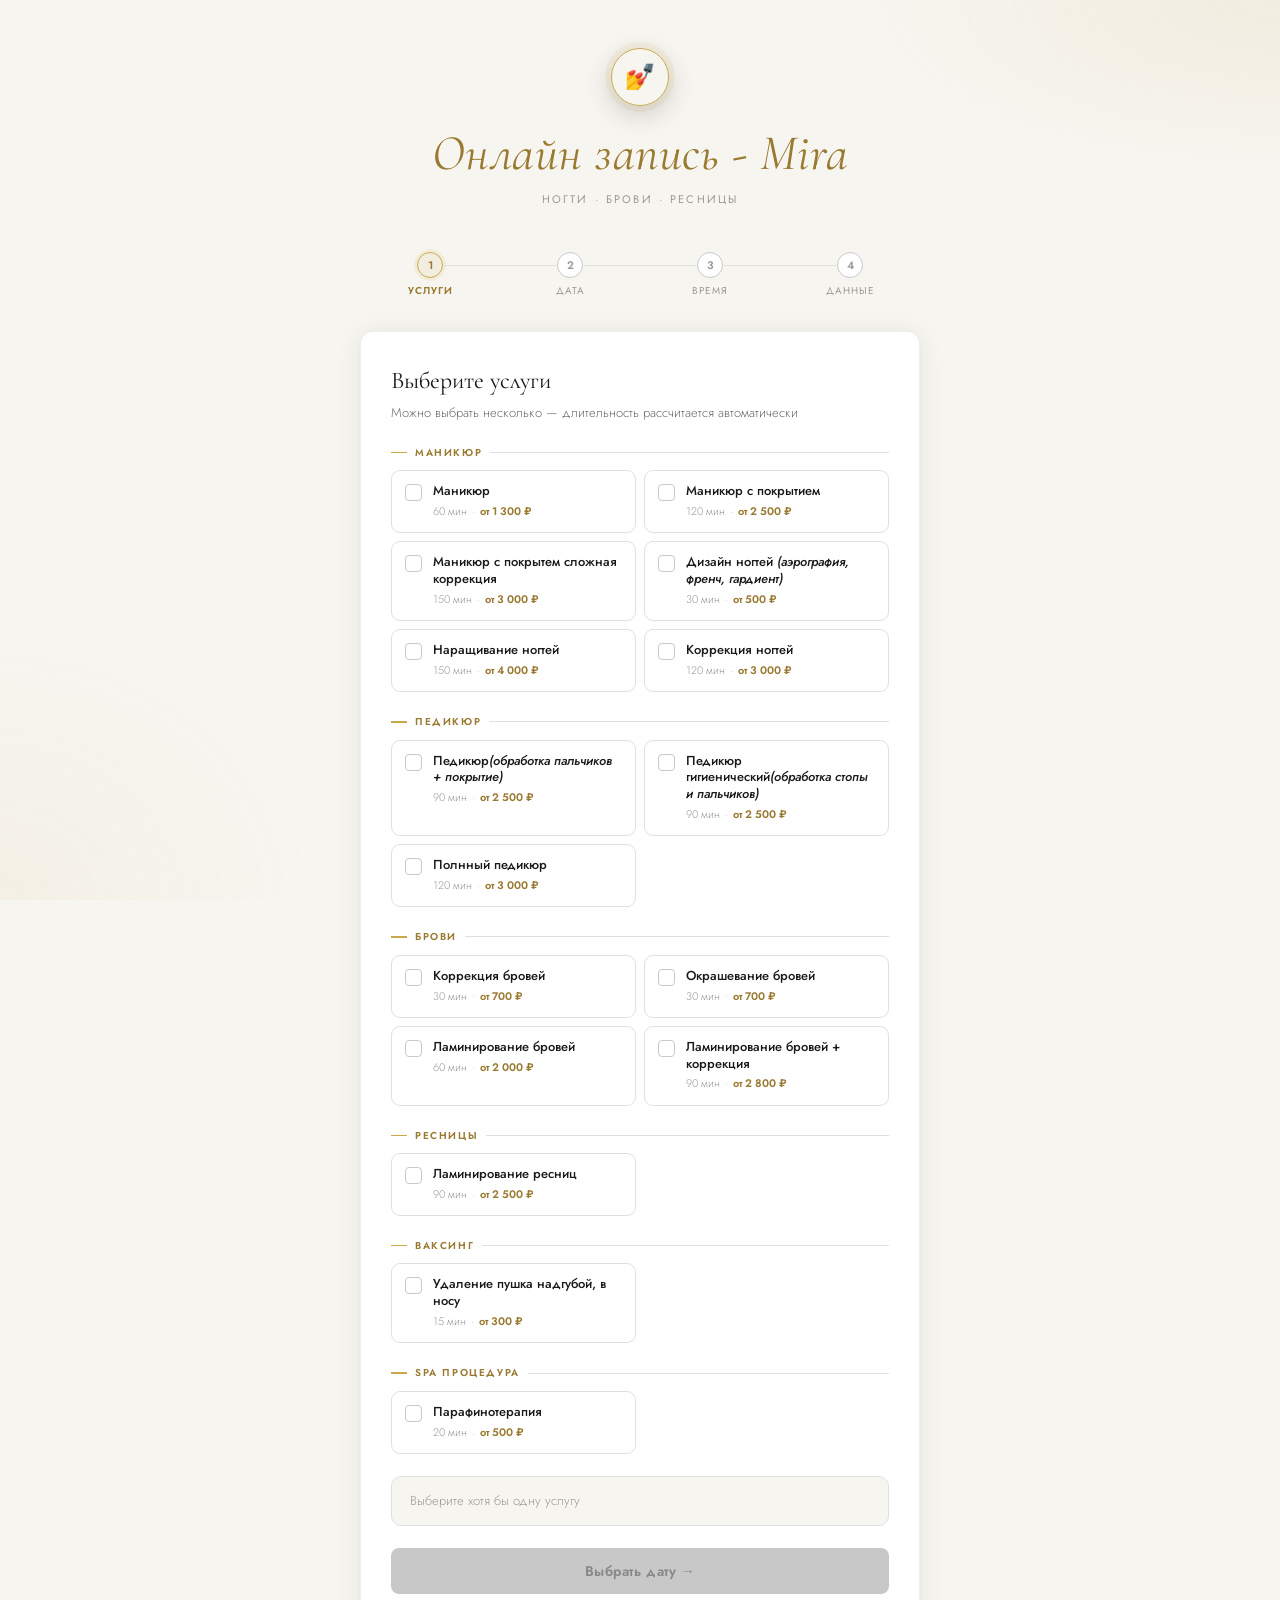
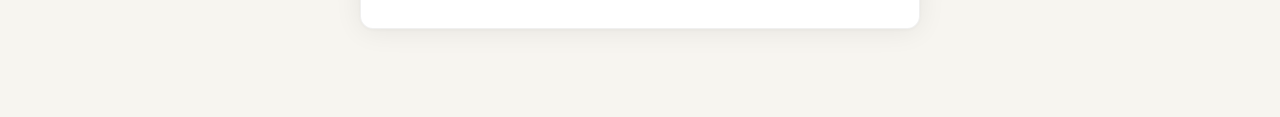
==== index.html @ f022431f "changing folder paths" ====
<!doctype html>
<html lang="ru">
  <head>
    <meta charset="UTF-8" />
    <meta name="viewport" content="width=device-width, initial-scale=1.0" />
    <title>Онлайн-запись — Салон</title>
    <link rel="preconnect" href="https://fonts.googleapis.com" />
    <link
      href="https://fonts.googleapis.com/css2?family=Cormorant+Garamond:ital,wght@0,300;0,400;0,600;1,300;1,400&family=Jost:wght@300;400;500;600&display=swap"
      rel="stylesheet"
    />

    <link rel="stylesheet" href="/src/style.css" />
  </head>
  <body>
    <div class="wrap">
      <!-- ── HEADER ── -->
      <header>
        <div class="logo-mark">💅</div>
        <h1><em>Онлайн запись - Mira</em></h1>
        <p class="tagline">
          Ногти<span class="tagline-sep">·</span>Брови<span class="tagline-sep"
            >·</span
          >Ресницы
        </p>
      </header>

      <!-- ── PROGRESS ── -->
      <div class="progress">
        <div class="pg-step active" id="pg1">
          <div class="pg-dot"><span class="pg-num">1</span></div>
          <div class="pg-label">Услуги</div>
        </div>
        <div class="pg-step" id="pg2">
          <div class="pg-dot"><span class="pg-num">2</span></div>
          <div class="pg-label">Дата</div>
        </div>
        <div class="pg-step" id="pg3">
          <div class="pg-dot"><span class="pg-num">3</span></div>
          <div class="pg-label">Время</div>
        </div>
        <div class="pg-step" id="pg4">
          <div class="pg-dot"><span class="pg-num">4</span></div>
          <div class="pg-label">Данные</div>
        </div>
      </div>

      <!-- ══════════════════════════════
     STEP 1: УСЛУГИ
══════════════════════════════ -->
      <div class="card active" id="s1">
        <div class="card-title">Выберите услуги</div>
        <div class="card-hint">
          Можно выбрать несколько — длительность рассчитается автоматически
        </div>

        <!-- Маникюр title -->
        <div class="category">
          <div class="cat-label">Маникюр</div>
          <div class="svc-grid">
            <!-- Маникюр -->
            <label class="svc-cb">
              <input
                type="checkbox"
                value="manicure"
                data-dur="60"
                onchange="onSvcChange()"
              />
              <div class="svc-tile">
                <div class="svc-check-box">✓</div>
                <div class="svc-text">
                  <div class="svc-name">Маникюр</div>
                  <div class="svc-meta">
                    <span class="svc-dur">60 мин</span
                    ><span class="svc-sep">·</span
                    ><span class="svc-price">от 1 300 ₽</span>
                  </div>
                </div>
              </div>
            </label>

            <!-- Маникюр с покрытием -->
            <label class="svc-cb">
              <input
                type="checkbox"
                value="manicure_top"
                data-dur="120"
                onchange="onSvcChange()"
              />
              <div class="svc-tile">
                <div class="svc-check-box">✓</div>
                <div class="svc-text">
                  <div class="svc-name">Маникюр с покрытием</div>
                  <div class="svc-meta">
                    <span class="svc-dur">120 мин</span
                    ><span class="svc-sep">·</span
                    ><span class="svc-price">от 2 500 ₽</span>
                  </div>
                </div>
              </div>
            </label>

            <!-- Маникюр с покрытем сложная коррекция -->
            <label class="svc-cb">
              <input
                type="checkbox"
                value="complex_correction"
                data-dur="150"
                onchange="onSvcChange()"
              />
              <div class="svc-tile">
                <div class="svc-check-box">✓</div>
                <div class="svc-text">
                  <div class="svc-name">
                    Маникюр с покрытем сложная коррекция
                  </div>
                  <div class="svc-meta">
                    <span class="svc-dur">150 мин</span
                    ><span class="svc-sep">·</span
                    ><span class="svc-price">от 3 000 ₽</span>
                  </div>
                </div>
              </div>
            </label>

            <!-- Дизайн ногтей -->
            <label class="svc-cb">
              <input
                type="checkbox"
                value="nail_design"
                data-dur="30"
                onchange="onSvcChange()"
              />
              <div class="svc-tile">
                <div class="svc-check-box">✓</div>
                <div class="svc-text">
                  <div class="svc-name">
                    Дизайн ногтей <em>(аэрография, френч, гардиент)</em>
                  </div>
                  <div class="svc-meta">
                    <span class="svc-dur">30 мин</span
                    ><span class="svc-sep">·</span
                    ><span class="svc-price">от 500 ₽</span>
                  </div>
                </div>
              </div>
            </label>

            <!-- Наращивание ногтей -->
            <label class="svc-cb">
              <input
                type="checkbox"
                value="extensions"
                data-dur="150"
                onchange="onSvcChange()"
              />
              <div class="svc-tile">
                <div class="svc-check-box">✓</div>
                <div class="svc-text">
                  <div class="svc-name">Наращивание ногтей</div>
                  <div class="svc-meta">
                    <span class="svc-dur">150 мин</span
                    ><span class="svc-sep">·</span
                    ><span class="svc-price">от 4 000 ₽</span>
                  </div>
                </div>
              </div>
            </label>

            <!-- Коррекция наращивания -->
            <label class="svc-cb">
              <input
                type="checkbox"
                value="correction"
                data-dur="120"
                onchange="onSvcChange()"
              />
              <div class="svc-tile">
                <div class="svc-check-box">✓</div>
                <div class="svc-text">
                  <div class="svc-name">Коррекция ногтей</div>
                  <div class="svc-meta">
                    <span class="svc-dur">120 мин</span
                    ><span class="svc-sep">·</span
                    ><span class="svc-price">от 3 000 ₽</span>
                  </div>
                </div>
              </div>
            </label>
          </div>
        </div>

        <!-- Педикюр title -->
        <div class="category">
          <div class="cat-label">Педикюр</div>
          <div class="svc-grid">
            <!-- Педикюр -->
            <label class="svc-cb">
              <input
                type="checkbox"
                value="pedicure"
                data-dur="90"
                onchange="onSvcChange()"
              />
              <div class="svc-tile">
                <div class="svc-check-box">✓</div>
                <div class="svc-text">
                  <div class="svc-name">
                    Педикюр<em>(обработка пальчиков + покрытие)</em>
                  </div>
                  <div class="svc-meta">
                    <span class="svc-dur">90 мин</span
                    ><span class="svc-sep">·</span
                    ><span class="svc-price">от 2 500 ₽</span>
                  </div>
                </div>
              </div>
            </label>

            <!-- Педикюр гигиенический-->
            <label class="svc-cb">
              <input
                type="checkbox"
                value="pedicure_hygiene"
                data-dur="90"
                onchange="onSvcChange()"
              />
              <div class="svc-tile">
                <div class="svc-check-box">✓</div>
                <div class="svc-text">
                  <div class="svc-name">
                    Педикюр гигиенический<em>(обработка стопы и пальчиков)</em>
                  </div>
                  <div class="svc-meta">
                    <span class="svc-dur">90 мин</span
                    ><span class="svc-sep">·</span
                    ><span class="svc-price">от 2 500 ₽</span>
                  </div>
                </div>
              </div>
            </label>

            <!--  Полныйпедикюр -->
            <label class="svc-cb">
              <input
                type="checkbox"
                value="full_pedicure"
                data-dur="120"
                onchange="onSvcChange()"
              />
              <div class="svc-tile">
                <div class="svc-check-box">✓</div>
                <div class="svc-text">
                  <div class="svc-name">Полнный педикюр</div>
                  <div class="svc-meta">
                    <span class="svc-dur">120 мин</span
                    ><span class="svc-sep">·</span
                    ><span class="svc-price">от 3 000 ₽</span>
                  </div>
                </div>
              </div>
            </label>
          </div>
        </div>

        <!-- Брови title -->
        <div class="category">
          <div class="cat-label">Брови</div>
          <div class="svc-grid">
            <!-- Коррекция бровей -->
            <label class="svc-cb">
              <input
                type="checkbox"
                value="brow_shape"
                data-dur="30"
                onchange="onSvcChange()"
              />
              <div class="svc-tile">
                <div class="svc-check-box">✓</div>
                <div class="svc-text">
                  <div class="svc-name">Коррекция бровей</div>
                  <div class="svc-meta">
                    <span class="svc-dur">30 мин</span
                    ><span class="svc-sep">·</span
                    ><span class="svc-price">от 700 ₽</span>
                  </div>
                </div>
              </div>
            </label>

            <!-- Окрашевание бровей -->
            <label class="svc-cb">
              <input
                type="checkbox"
                value="eyebrow_shaping"
                data-dur="30"
                onchange="onSvcChange()"
              />
              <div class="svc-tile">
                <div class="svc-check-box">✓</div>
                <div class="svc-text">
                  <div class="svc-name">Окрашевание бровей</div>
                  <div class="svc-meta">
                    <span class="svc-dur">30 мин</span
                    ><span class="svc-sep">·</span
                    ><span class="svc-price">от 700 ₽</span>
                  </div>
                </div>
              </div>
            </label>

            <!-- Ламинирование бровей -->
            <label class="svc-cb">
              <input
                type="checkbox"
                value="brow_lamination"
                data-dur="60"
                onchange="onSvcChange()"
              />
              <div class="svc-tile">
                <div class="svc-check-box">✓</div>
                <div class="svc-text">
                  <div class="svc-name">Ламинирование бровей</div>
                  <div class="svc-meta">
                    <span class="svc-dur">60 мин</span
                    ><span class="svc-sep">·</span
                    ><span class="svc-price">от 2 000 ₽</span>
                  </div>
                </div>
              </div>
            </label>

            <!-- Ламинирование + коррекция -->
            <label class="svc-cb">
              <input
                type="checkbox"
                value="lamination_correction"
                data-dur="90"
                onchange="onSvcChange()"
              />
              <div class="svc-tile">
                <div class="svc-check-box">✓</div>
                <div class="svc-text">
                  <div class="svc-name">Ламинирование бровей + коррекция</div>
                  <div class="svc-meta">
                    <span class="svc-dur">90 мин</span
                    ><span class="svc-sep">·</span
                    ><span class="svc-price">от 2 800 ₽</span>
                  </div>
                </div>
              </div>
            </label>
          </div>
        </div>

        <!-- Ресницы title -->
        <div class="category">
          <div class="cat-label">Ресницы</div>
          <div class="svc-grid">
            <!-- Ламинирование ресниц -->
            <label class="svc-cb">
              <input
                type="checkbox"
                value="lash_lamination"
                data-dur="90"
                onchange="onSvcChange()"
              />
              <div class="svc-tile">
                <div class="svc-check-box">✓</div>
                <div class="svc-text">
                  <div class="svc-name">Ламинирование ресниц</div>
                  <div class="svc-meta">
                    <span class="svc-dur">90 мин</span
                    ><span class="svc-sep">·</span
                    ><span class="svc-price">от 2 500 ₽</span>
                  </div>
                </div>
              </div>
            </label>
          </div>
        </div>

        <!-- Ваксинг title -->
        <div class="category">
          <div class="cat-label">Ваксинг</div>
          <div class="svc-grid">
            <!-- Ваксинг -->
            <label class="svc-cb">
              <input
                type="checkbox"
                value="waxing"
                data-dur="15"
                onchange="onSvcChange()"
              />
              <div class="svc-tile">
                <div class="svc-check-box">✓</div>
                <div class="svc-text">
                  <div class="svc-name">Удаление пушка надгубой, в носу</div>
                  <div class="svc-meta">
                    <span class="svc-dur">15 мин</span
                    ><span class="svc-sep">·</span
                    ><span class="svc-price">от 300 ₽</span>
                  </div>
                </div>
              </div>
            </label>
          </div>
        </div>

        <!-- СПА процедура -->
        <div class="category">
          <div class="cat-label">SPA процедура</div>
          <div class="svc-grid">
            <!-- {} -->
            <label class="svc-cb">
              <input
                type="checkbox"
                value="spa"
                data-dur="20"
                onchange="onSvcChange()"
              />
              <div class="svc-tile">
                <div class="svc-check-box">✓</div>
                <div class="svc-text">
                  <div class="svc-name">Парафинотерапия</div>
                  <div class="svc-meta">
                    <span class="svc-dur">20 мин</span
                    ><span class="svc-sep">.</span
                    ><span class="svc-price">от 500 ₽</span>
                  </div>
                </div>
              </div>
            </label>
          </div>
        </div>

        <!-- Итого -->
        <div class="total-bar" id="total-bar">
          <div id="total-chips-wrap" style="flex: 1; min-width: 0">
            <div class="total-hint" id="total-hint">
              Выберите хотя бы одну услугу
            </div>
            <div
              class="total-chips"
              id="total-chips"
              style="display: none"
            ></div>
          </div>
          <div
            class="total-dur"
            id="total-dur-block"
            style="display: none; margin-left: 14px; text-align: right"
          >
            <div class="total-dur-num" id="total-dur-num">0</div>
            <div class="total-dur-lbl">мин</div>
          </div>
        </div>

        <div class="btn-row">
          <button class="btn-next" id="btn1" onclick="go(2)" disabled>
            Выбрать дату →
          </button>
        </div>
      </div>

      <!-- ══════════════════════════════
     STEP 2: ДАТА
══════════════════════════════ -->
      <div class="card" id="s2">
        <div class="card-title">Выберите дату</div>
        <div class="card-hint">Серым отмечены нерабочие дни</div>
        <div class="cal-nav-row">
          <button class="cal-btn" onclick="shiftMonth(-1)">‹</button>
          <div class="cal-month-lbl" id="cal-lbl"></div>
          <button class="cal-btn" onclick="shiftMonth(1)">›</button>
        </div>
        <div class="cal-grid" id="cal-grid">
          <div class="dow">Пн</div>
          <div class="dow">Вт</div>
          <div class="dow">Ср</div>
          <div class="dow">Чт</div>
          <div class="dow">Пт</div>
          <div class="dow">Сб</div>
          <div class="dow">Вс</div>
        </div>
        <div class="btn-row" style="margin-top: 18px">
          <button class="btn-back" onclick="go(1)">← Назад</button>
          <button class="btn-next" id="btn2" onclick="go(3)" disabled>
            Выбрать время →
          </button>
        </div>
      </div>

      <!-- ══════════════════════════════
     STEP 3: ВРЕМЯ
══════════════════════════════ -->
      <div class="card" id="s3">
        <div class="card-title">Выберите время</div>
        <div id="s3-body">
          <div class="slots-loader">Загружаем расписание…</div>
        </div>
        <div class="alert alert-err" id="err-slots"></div>
        <div class="btn-row">
          <button class="btn-back" onclick="go(2)">← Назад</button>
          <button class="btn-next" id="btn3" onclick="doHold()" disabled>
            Забронировать →
          </button>
        </div>
      </div>

      <!-- ══════════════════════════════
     STEP 4: КОНТАКТЫ
══════════════════════════════ -->
      <div class="card" id="s4">
        <div class="card-title">Ваши данные</div>
        <div class="card-hint">Для подтверждения записи</div>

        <div class="hold-banner" id="hold-banner">
          <svg
            width="15"
            height="15"
            fill="none"
            stroke-width="2"
            viewBox="0 0 24 24"
          >
            <circle cx="12" cy="12" r="10" />
            <polyline points="12,6 12,12 16,14" />
          </svg>
          <span>Слот забронирован за вами</span>
          <span class="hold-timer" id="hold-timer">15:00</span>
        </div>

        <div class="summary">
          <div class="sum-head">Ваша запись</div>
          <div class="sum-row">
            <span class="sum-key">Услуги</span
            ><span class="sum-val" id="ok-svc">—</span>
          </div>
          <div class="sum-row">
            <span class="sum-key">Длительность</span
            ><span class="sum-val" id="ok-dur">—</span>
          </div>
          <div class="sum-row">
            <span class="sum-key">Дата</span
            ><span class="sum-val" id="ok-date">—</span>
          </div>
          <div class="sum-row">
            <span class="sum-key">Время</span
            ><span class="sum-val" id="ok-time">—</span>
          </div>
        </div>

        <div class="fields">
          <div
            class="field"
            aria-hidden="true"
            style="position:absolute;left:-10000px;top:auto;width:1px;height:1px;overflow:hidden"
          >
            <label>Website</label
            ><input
              type="text"
              id="f-website"
              tabindex="-1"
              autocomplete="off"
              inputmode="text"
            />
          </div>
          <div class="field">
            <label>Ваше имя *</label
            ><input
              type="text"
              id="f-name"
              placeholder="Например, Анна"
              oninput="validateF4()"
            />
          </div>
          <div class="field">
            <label>Телефон *</label
            ><input
              type="tel"
              id="f-phone"
              placeholder="+7 (___) ___-__-__"
              oninput="
                fmtPhone(this)
                validateF4()
              "
            />
          </div>
          <div class="field">
            <label>Комментарий</label
            ><textarea
              id="f-comment"
              rows="2"
              placeholder="Пожелания, особенности…"
            ></textarea>
          </div>
        </div>

        <div class="alert alert-err" id="err-book"></div>
        <div class="alert alert-warn" id="warn-exp">
          Бронь истекла — вернитесь к выбору времени.
        </div>

        <div class="btn-row">
          <button class="btn-back" onclick="back4()">← Назад</button>
          <button class="btn-next" id="btn4" onclick="doSubmit()" disabled>
            Записаться
          </button>
        </div>
      </div>

      <!-- ══════════════════════════════
     SUCCESS
══════════════════════════════ -->
      <div class="card" id="s-ok">
        <div class="success">
          <div class="ok-icon">💅</div>
          <h2>Вы записаны!</h2>
          <p>
            Ждём вас! Если планы изменятся — пожалуйста, сообщите заранее, чтобы
            это время смогли занять другие 🙏
          </p>
          <div
            class="summary"
            style="text-align: left; max-width: 360px; margin: 0 auto 26px"
          >
            <div class="sum-head">Детали записи</div>
            <div class="sum-row">
              <span class="sum-key">Услуги</span
              ><span class="sum-val" id="fin-svc">—</span>
            </div>
            <div class="sum-row">
              <span class="sum-key">Дата и время</span
              ><span class="sum-val" id="fin-dt">—</span>
            </div>
            <div class="sum-row">
              <span class="sum-key">Имя</span
              ><span class="sum-val" id="fin-name">—</span>
            </div>
          </div>
          <button class="btn-again" onclick="resetAll()">
            Записаться ещё раз
          </button>
        </div>
      </div>
    </div>
    <script src="/main.js"></script>
  </body>
</html>
---- src/style.css ----
*, *::before, *::after { box-sizing: border-box; margin: 0; padding: 0; }

:root {
  /* ── Palette: Gold · Black · White ── */
  --gold:      #c9a84c;
  --gold-lt:   #e8cc7a;
  --gold-dk:   #9a7930;
  --gold-bg:   rgba(201,168,76,.08);
  --gold-bg2:  rgba(201,168,76,.14);

  --black:     #0d0d0d;
  --ink:       #1a1a1a;
  --charcoal:  #2a2a2a;
  --mid:       #6b6b6b;
  --dim:       #999;
  --border:    #e0e0e0;
  --border-dk: #c8c8c8;
  --off-white: #f7f5f0;
  --white:     #ffffff;

  --r:  13px;
  --sh: 0 2px 28px rgba(0,0,0,.07), 0 1px 4px rgba(0,0,0,.04);
}

body {
  font-family: 'Jost', sans-serif;
  background: var(--off-white);
  color: var(--ink);
  min-height: 100vh;
  line-height: 1.55;
}

/* subtle texture overlay */
body::before {
  content: '';
  position: fixed; inset: 0; z-index: 0; pointer-events: none;
  background:
    radial-gradient(ellipse 60% 35% at 100% 0%,   rgba(201,168,76,.10) 0%, transparent 55%),
    radial-gradient(ellipse 45% 55% at 0%   100%,  rgba(201,168,76,.06) 0%, transparent 55%);
}

.wrap {
  position: relative; z-index: 1;
  max-width: 600px; margin: 0 auto;
  padding: 48px 20px 88px;
}

/* ════════════════════════════════
   HEADER
════════════════════════════════ */
header { text-align: center; margin-bottom: 44px; }

.logo-mark {
  display: inline-flex; align-items: center; justify-content: center;
  width: 58px; height: 58px; border-radius: 50%;
  border: 1.5px solid var(--gold);
  background: var();
  margin: 0 auto 20px;
  box-shadow: 0 0 0 6px rgba(201,168,76,.10), 0 8px 28px rgba(0,0,0,.18);
  font-size: 24px;
}

h1 {
  font-family: 'Cormorant Garamond', serif;
  font-size: clamp(32px, 7vw, 50px);
  font-weight: 300; letter-spacing: .01em; line-height: 1.1;
  color: var(--ink);
}
h1 em { color: var(--gold-dk); font-style: italic; font-weight: 400; }

.tagline {
  margin-top: 10px;
  font-size: 11px; font-weight: 400; letter-spacing: .2em;
  text-transform: uppercase; color: var(--dim);
}
.tagline-sep { margin: 0 6px; color: var(--gold); }

/* ════════════════════════════════
   PROGRESS BAR
════════════════════════════════ */
.progress {
  display: flex; align-items: center;
  margin-bottom: 32px;
}
.pg-step {
  display: flex; flex-direction: column; align-items: center; gap: 5px;
  flex: 1; position: relative;
}
.pg-step:not(:last-child)::after {
  content: '';
  position: absolute; top: 13px;
  left: calc(50% + 14px); right: calc(-50% + 14px);
  height: 1px; background: var(--border);
  transition: background .4s;
}
.pg-step.done:not(:last-child)::after { background: var(--gold-lt); }

.pg-dot {
  width: 26px; height: 26px; border-radius: 50%;
  border: 1.5px solid var(--border-dk); background: var(--white);
  display: flex; align-items: center; justify-content: center;
  font-size: 11px; font-weight: 600; color: var(--dim);
  transition: all .3s; position: relative; z-index: 1;
}
.pg-step.active .pg-dot {
  border-color: var(--gold); color: var(--gold-dk);
  background: rgba(201,168,76,.10);
  box-shadow: 0 0 0 3px rgba(201,168,76,.12);
}
.pg-step.done .pg-dot {
  background: var(--gold); border-color: var(--gold); color: var(--black);
}
.pg-step.done .pg-num { display: none; }
.pg-step.done .pg-dot::after { content: '✓'; font-size: 12px; font-weight: 700; }

.pg-label {
  font-size: 10px; letter-spacing: .1em; text-transform: uppercase;
  color: var(--dim); font-weight: 400; white-space: nowrap;
}
.pg-step.active .pg-label { color: var(--gold-dk); font-weight: 600; }

/* ════════════════════════════════
   CARD
════════════════════════════════ */
.card {
  background: var(--white);
  border-radius: var(--r);
  box-shadow: var(--sh);
  border: 1px solid rgba(0,0,0,.06);
  padding: 30px 30px 34px;
  display: none;
  animation: up .34s cubic-bezier(.4,0,.2,1) forwards;
}
.card.active { display: block; }
@keyframes up {
  from { opacity: 0; transform: translateY(14px); }
  to   { opacity: 1; transform: translateY(0); }
}

.card-title {
  font-family: 'Cormorant Garamond', serif;
  font-size: 24px; font-weight: 400; color: var(--ink);
  margin-bottom: 4px;
}
.card-hint { font-size: 13px; color: var(--mid); font-weight: 300; margin-bottom: 22px; }

/* ════════════════════════════════
   SERVICE CATEGORIES
════════════════════════════════ */
.category { margin-bottom: 22px; }

.cat-label {
  font-size: 10px; font-weight: 600; letter-spacing: .16em;
  text-transform: uppercase; color: var(--gold-dk);
  margin-bottom: 10px;
  display: flex; align-items: center; gap: 8px;
}
.cat-label::before {
  content: ''; width: 16px; height: 1.5px;
  background: var(--gold); flex-shrink: 0;
}
.cat-label::after {
  content: ''; flex: 1; height: 1px; background: var(--border);
}

.svc-grid { display: grid; grid-template-columns: 1fr 1fr; gap: 8px; }

/* ── Service checkbox tile ── */
.svc-cb { position: relative; cursor: pointer; }
.svc-cb input { position: absolute; opacity: 0; width: 0; height: 0; }

.svc-tile {
  display: flex; align-items: flex-start; gap: 11px;
  padding: 12px 13px; border-radius: 9px;
  border: 1.5px solid var(--border);
  background: var(--white);
  transition: border-color .18s, background .18s;
  user-select: none; height: 100%;
}
.svc-cb:hover .svc-tile {
  border-color: var(--gold-lt); background: var(--gold-bg);
}
.svc-cb input:checked + .svc-tile {
  border-color: var(--gold); background: var(--gold-bg2);
}

.svc-check-box {
  width: 17px; height: 17px; border-radius: 4px; flex-shrink: 0;
  margin-top: 1px;
  border: 1.5px solid var(--border-dk);
  background: var(--white);
  display: flex; align-items: center; justify-content: center;
  font-size: 10px; font-weight: 700; color: transparent;
  transition: all .18s;
}
.svc-cb input:checked + .svc-tile .svc-check-box {
  background: var(--gold); border-color: var(--gold);
  color: var(--black);
}

.svc-text { flex: 1; min-width: 0; }
.svc-name {
  font-size: 13px; font-weight: 500; line-height: 1.3;
  color: var(--ink);
}
.svc-meta { display: flex; align-items: center; gap: 5px; margin-top: 3px; flex-wrap: wrap; }
.svc-dur   { font-size: 11px; color: var(--dim); font-weight: 300; }
.svc-sep   { font-size: 10px; color: #ccc; }
.svc-price { font-size: 11px; color: var(--gold-dk); font-weight: 600; }

/* ════════════════════════════════
   TOTAL BAR
════════════════════════════════ */
.total-bar {
  display: flex; align-items: center; justify-content: space-between; gap: 12px;
  background: var(--off-white); border-radius: 10px;
  padding: 14px 18px; margin-top: 22px;
  border: 1.5px solid var(--border);
  transition: border-color .25s, background .25s;
}
.total-bar.has-sel {
  border-color: var(--gold-lt);
  background: linear-gradient(to right, rgba(201,168,76,.07), rgba(201,168,76,.03));
}

.total-hint { font-size: 13px; color: var(--dim); font-weight: 300; }

.total-chips { display: flex; flex-wrap: wrap; gap: 5px; flex: 1; }
.chip {
  background: var(--black); color: var(--gold-lt);
  border-radius: 20px; padding: 3px 10px;
  font-size: 11px; font-weight: 500; letter-spacing: .02em;
}

.total-dur { text-align: right; flex-shrink: 0; }
.total-dur-num {
  font-family: 'Cormorant Garamond', serif;
  font-size: 28px; font-weight: 600; line-height: 1;
  color: var(--gold-dk);
}
.total-dur-lbl { font-size: 11px; color: var(--dim); font-weight: 300; }

/* ════════════════════════════════
   CALENDAR
════════════════════════════════ */
.cal-nav-row {
  display: flex; align-items: center; justify-content: space-between;
  margin-bottom: 14px;
}
.cal-month-lbl {
  font-family: 'Cormorant Garamond', serif;
  font-size: 20px; font-weight: 400; color: var(--ink);
}
.cal-btn {
  width: 30px; height: 30px; border-radius: 50%;
  border: 1px solid var(--border); background: var(--white);
  cursor: pointer; display: flex; align-items: center; justify-content: center;
  color: var(--mid); font-size: 14px; transition: all .2s;
}
.cal-btn:hover { border-color: var(--gold); color: var(--gold-dk); }

.cal-grid { display: grid; grid-template-columns: repeat(7,1fr); gap: 4px; }
.dow {
  text-align: center; font-size: 10px; letter-spacing: .08em;
  text-transform: uppercase; color: var(--dim); padding-bottom: 6px;
}

.day {
  aspect-ratio: 1; border-radius: 7px; border: none;
  background: transparent; cursor: pointer;
  font-family: 'Jost', sans-serif; font-size: 13px; font-weight: 400;
  color: var(--ink); transition: all .18s;
  display: flex; align-items: center; justify-content: center;
  position: relative;
}
.day:hover:not(:disabled):not(.day-off) { background: var(--gold-bg); color: var(--gold-dk); }
.day.today  { font-weight: 600; color: var(--gold-dk); }
.day.today::after {
  content:''; position:absolute; bottom:3px; left:50%; transform:translateX(-50%);
  width:4px; height:4px; border-radius:50%; background:var(--gold);
}
.day.sel {
  background: var(--black) !important; color: var(--gold-lt) !important;
  font-weight: 600;
  box-shadow: 0 2px 10px rgba(0,0,0,.18);
}
.day.day-off { color: #ccc; cursor: not-allowed; }
.day:disabled { color: #d8d8d8; cursor: not-allowed; }
.day.empty   { pointer-events: none; }

/* ════════════════════════════════
   TIME SLOTS
════════════════════════════════ */
.slots-date-badge {
  display: inline-block;
  background: var(--off-white); border: 1px solid var(--border);
  border-radius: 20px; padding: 4px 14px;
  font-size: 12px; color: var(--mid); margin-bottom: 12px;
  font-weight: 400; letter-spacing: .03em;
}
.slots-dur-note {
  font-size: 13px; color: var(--mid); font-weight: 300;
  margin-bottom: 14px;
}
.slots-dur-note strong { color: var(--gold-dk); font-weight: 600; }

.slots-grid { display: grid; grid-template-columns: repeat(4,1fr); gap: 8px; }

.slot {
  padding: 11px 4px; border-radius: 8px;
  border: 1.5px solid var(--border); background: var(--white);
  font-family: 'Jost', sans-serif; font-size: 13px; font-weight: 400;
  color: var(--ink); text-align: center; cursor: pointer; transition: all .18s;
}
.slot:hover {
  border-color: var(--gold); color: var(--gold-dk);
  background: var(--gold-bg);
}
.slot.sel {
  background: var(--black); border-color: var(--black); color: var(--gold-lt);
  font-weight: 600;
}

.slots-loader {
  text-align: center; padding: 36px 0;
  color: var(--mid); font-size: 14px; font-weight: 300;
}
.slots-empty {
  background: var(--off-white); border: 1px solid var(--border);
  border-radius: 10px; padding: 26px; text-align: center;
  font-size: 14px; color: var(--mid); line-height: 1.7; font-weight: 300;
}

/* ════════════════════════════════
   HOLD TIMER BANNER
════════════════════════════════ */
.hold-banner {
  display: flex; align-items: center; gap: 10px;
  background: rgba(201,168,76,.08);
  border: 1px solid rgba(201,168,76,.30);
  border-radius: 10px; padding: 11px 16px;
  margin-bottom: 18px; font-size: 13px; color: var(--gold-dk);
}
.hold-banner svg { flex-shrink: 0; stroke: var(--gold); }
.hold-timer { font-weight: 700; margin-left: auto; font-variant-numeric: tabular-nums; }
.hold-banner.expired {
  background: rgba(200,60,60,.06); border-color: rgba(200,60,60,.25);
  color: #b03030;
}
.hold-banner.expired svg { stroke: #c04040; }

/* ════════════════════════════════
   SUMMARY
════════════════════════════════ */
.summary {
  background: var(--off-white);
  border: 1px solid var(--border);
  border-radius: 10px; padding: 16px 18px; margin-bottom: 22px;
}
.sum-head {
  font-size: 10px; text-transform: uppercase; letter-spacing: .14em;
  color: var(--gold-dk); font-weight: 600; margin-bottom: 12px;
}
.sum-row  { display: flex; justify-content: space-between; padding: 4px 0; border-bottom: 1px solid var(--border); }
.sum-row:last-child { border-bottom: none; }
.sum-key  { font-size: 13px; color: var(--mid); font-weight: 300; }
.sum-val  { font-size: 13px; font-weight: 500; max-width: 58%; text-align: right; }

/* ════════════════════════════════
   FORM FIELDS
════════════════════════════════ */
.fields { display: grid; gap: 14px; }

.field label {
  display: block; font-size: 10px; font-weight: 600;
  letter-spacing: .12em; text-transform: uppercase;
  color: var(--mid); margin-bottom: 6px;
}
.field input,
.field textarea {
  width: 100%; padding: 11px 13px;
  border: 1.5px solid var(--border); border-radius: 8px;
  font-family: 'Jost', sans-serif; font-size: 14px; color: var(--ink);
  background: var(--white); outline: none; resize: none;
  transition: border-color .2s;
}
.field input:focus,
.field textarea:focus { border-color: var(--gold); }
.field input::placeholder,
.field textarea::placeholder { color: #bdbdbd; }

/* ════════════════════════════════
   BUTTONS
════════════════════════════════ */
.btn-row { display: flex; gap: 10px; margin-top: 22px; }

.btn-back {
  flex-shrink: 0; padding: 12px 18px; border-radius: 8px;
  border: 1.5px solid var(--border); background: var(--white);
  font-family: 'Jost', sans-serif; font-size: 14px; color: var(--mid);
  cursor: pointer; transition: all .2s;
}
.btn-back:hover { border-color: var(--gold-lt); color: var(--gold-dk); }

.btn-next {
  flex: 1; padding: 13px 24px; border-radius: 8px;
  border: none;
  background: var(--black); color: var(--gold-lt); cursor: pointer;
  font-family: 'Jost', sans-serif; font-size: 14px; font-weight: 600;
  letter-spacing: .04em;
  box-shadow: 0 4px 18px rgba(0,0,0,.20);
  transition: all .22s;
  display: flex; align-items: center; justify-content: center; gap: 8px;
  position: relative; overflow: hidden;
}
.btn-next::after {
  content: ''; position: absolute; inset: 0;
  background: linear-gradient(120deg, transparent 40%, rgba(201,168,76,.15) 100%);
  pointer-events: none;
}
.btn-next:hover:not(:disabled) {
  background: var(--charcoal); transform: translateY(-1px);
  box-shadow: 0 6px 22px rgba(0,0,0,.28);
  color: var(--gold);
}
.btn-next:active:not(:disabled) { transform: translateY(0); }
.btn-next:disabled {
  background: #c8c8c8; color: #888; box-shadow: none; cursor: not-allowed; transform: none;
}
.btn-next:disabled::after { display: none; }

/* ════════════════════════════════
   ALERTS
════════════════════════════════ */
.alert { border-radius: 8px; padding: 11px 14px; font-size: 13px; line-height: 1.5; margin-top: 10px; display: none; }
.alert.show { display: block; }
.alert-err  { background: #fdecea; border: 1px solid #f5c6c2; color: #b03030; }
.alert-warn { background: #fffbec; border: 1px solid #f0e0a0; color: #7a5a10; }

/* ════════════════════════════════
   SPINNER
════════════════════════════════ */
@keyframes spin { to { transform: rotate(360deg); } }
.spin {
  width: 14px; height: 14px;
  border: 2px solid rgba(201,168,76,.3); border-top-color: var(--gold-lt);
  border-radius: 50%; animation: spin .65s linear infinite; flex-shrink: 0;
}

/* ════════════════════════════════
   SUCCESS
════════════════════════════════ */
.success { text-align: center; padding: 10px 0 4px; }

.ok-icon {
  width: 68px; height: 68px; border-radius: 50%;
  background: var(--white); border: 1.5px solid var(--gold);
  margin: 0 auto 22px; display: flex; align-items: center; justify-content: center;
  box-shadow: 0 0 0 8px rgba(201,168,76,.10), 0 8px 28px rgba(0,0,0,.20);
  animation: pop .5s cubic-bezier(.175,.885,.32,1.275);
  font-size: 28px;
}
@keyframes pop { from { transform: scale(0); opacity: 0; } to { transform: scale(1); opacity: 1; } }

.success h2 {
  font-family: 'Cormorant Garamond', serif;
  font-size: 30px; font-weight: 400; margin-bottom: 10px; color: var(--ink);
}
.success p {
  font-size: 14px; color: var(--mid); font-weight: 300;
  max-width: 340px; margin: 0 auto 24px; line-height: 1.7;
}

.btn-again {
  border: 1.5px solid var(--black); background: transparent; color: var(--ink);
  padding: 12px 32px; border-radius: 8px;
  font-family: 'Jost', sans-serif; font-size: 14px; font-weight: 500;
  cursor: pointer; transition: all .22s; letter-spacing: .03em;
}
.btn-again:hover { background: var(--black); color: var(--gold-lt); }

/* ════════════════════════════════
   RESPONSIVE
════════════════════════════════ */
@media (max-width: 480px) {
  .card { padding: 20px 16px 24px; }
  .svc-grid { grid-template-columns: 1fr; }
  .slots-grid { grid-template-columns: repeat(3,1fr); }
  .chip { font-size: 10px; padding: 2px 8px; }
}
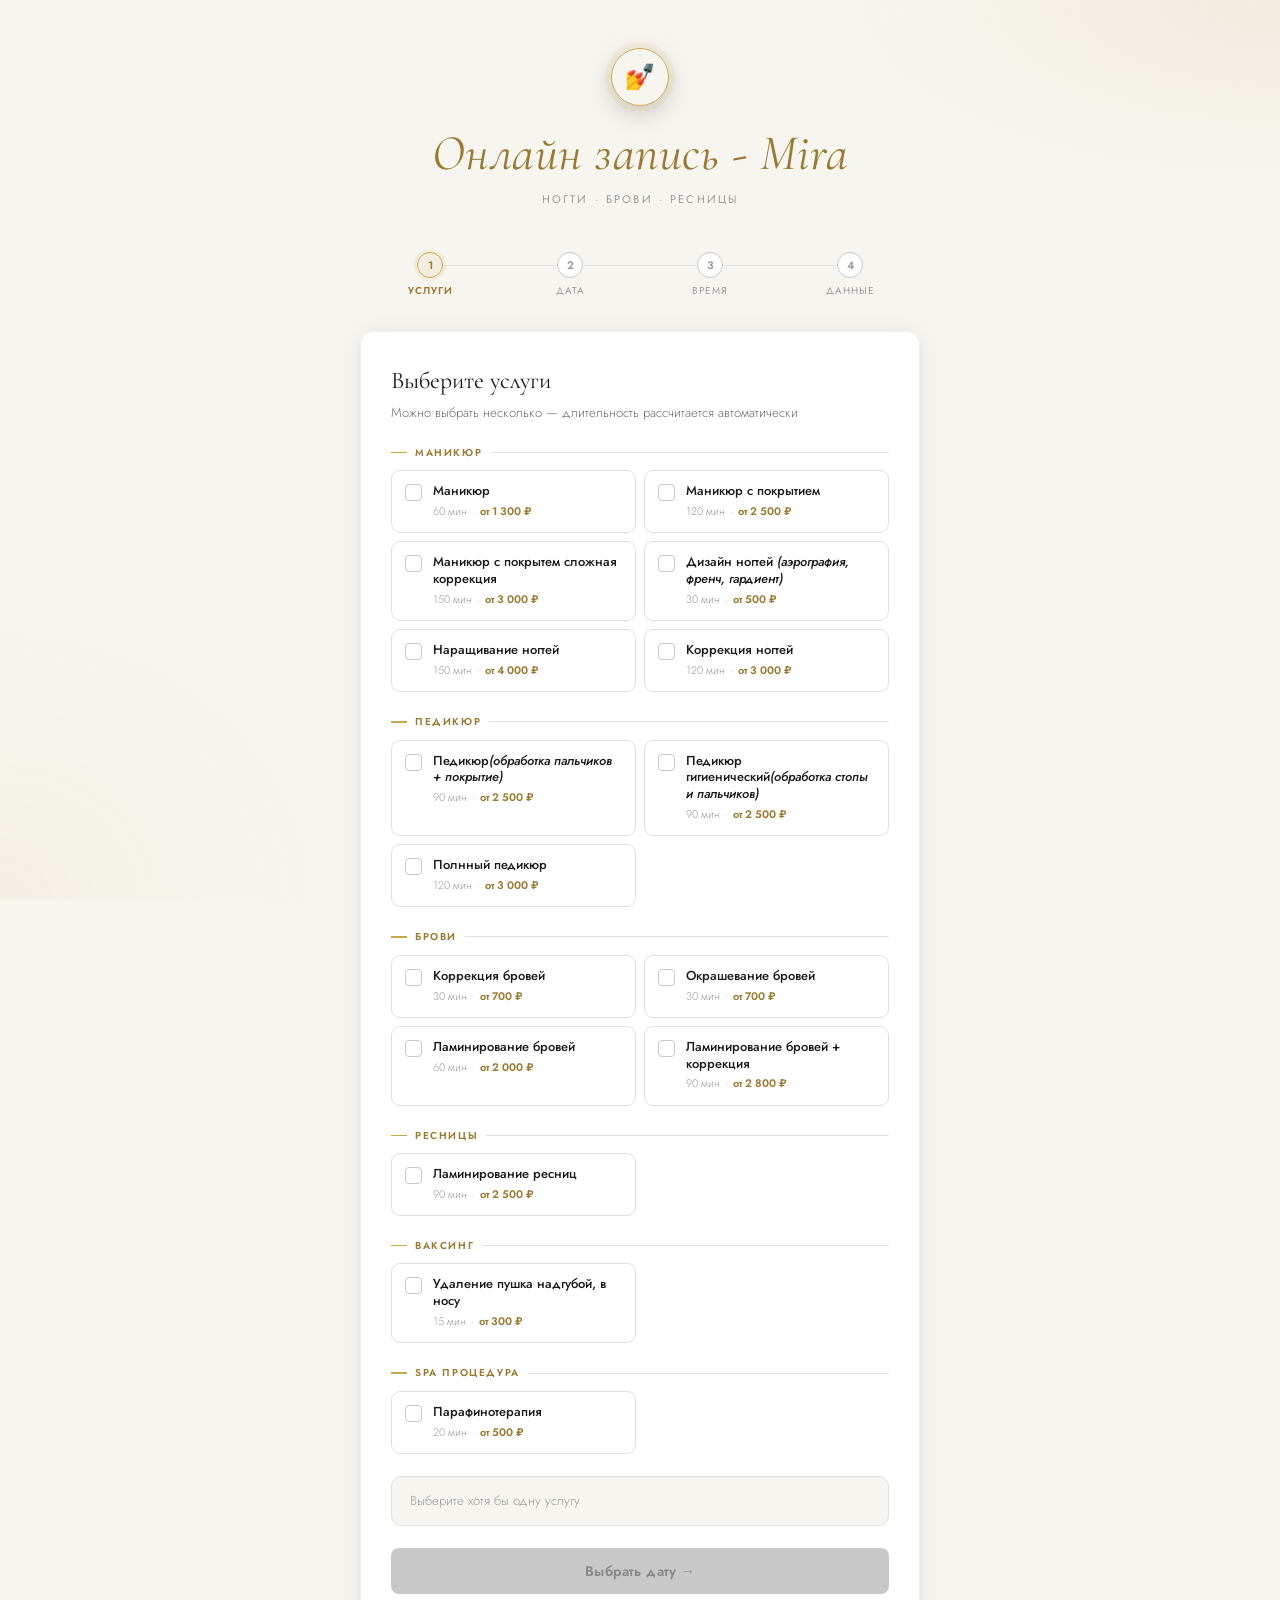
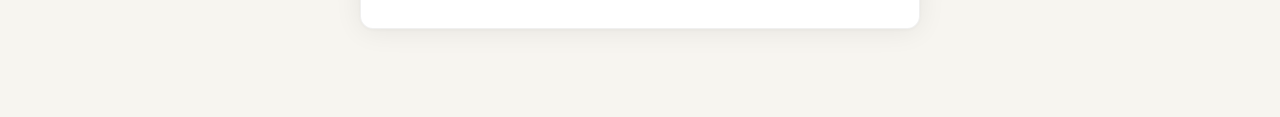
==== commit c61a55cd: "rename title" ====
--- a/index.html
+++ b/index.html
@@ -3,7 +3,7 @@
   <head>
     <meta charset="UTF-8" />
     <meta name="viewport" content="width=device-width, initial-scale=1.0" />
-    <title>Онлайн-запись — Салон</title>
+    <title> Mirapilit - Онлайн запись</title>
     <link rel="preconnect" href="https://fonts.googleapis.com" />
     <link
       href="https://fonts.googleapis.com/css2?family=Cormorant+Garamond:ital,wght@0,300;0,400;0,600;1,300;1,400&family=Jost:wght@300;400;500;600&display=swap"
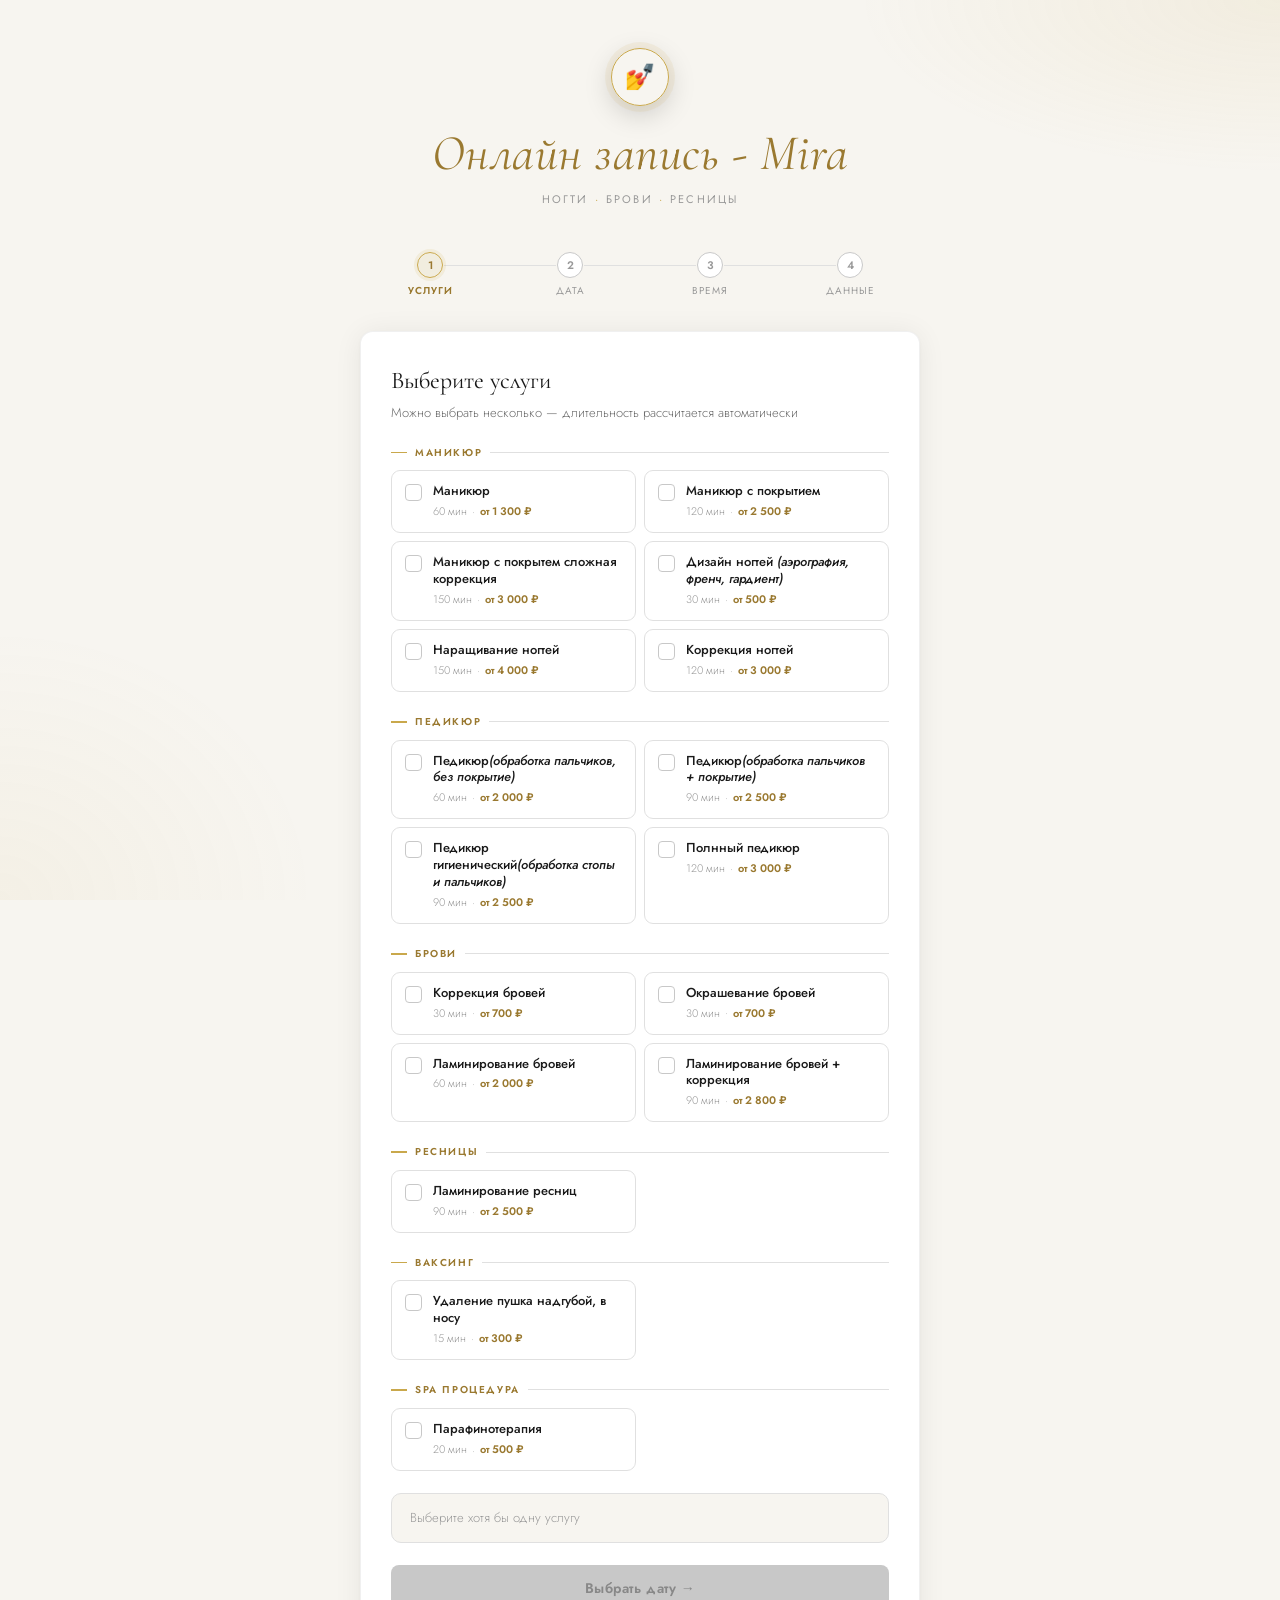
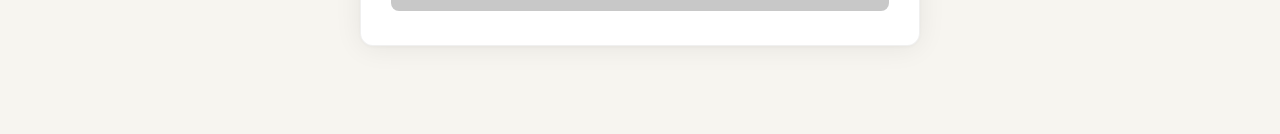
==== commit 1a161f00: "update label" ====
--- a/index.html
+++ b/index.html
@@ -3,7 +3,7 @@
   <head>
     <meta charset="UTF-8" />
     <meta name="viewport" content="width=device-width, initial-scale=1.0" />
-    <title> Mirapilit - Онлайн запись</title>
+    <title>Mirapilit | Мира пилит</title>
     <link rel="preconnect" href="https://fonts.googleapis.com" />
     <link
       href="https://fonts.googleapis.com/css2?family=Cormorant+Garamond:ital,wght@0,300;0,400;0,600;1,300;1,400&family=Jost:wght@300;400;500;600&display=swap"
@@ -199,6 +199,28 @@
               <input
                 type="checkbox"
                 value="pedicure"
+                data-dur="60"
+                onchange="onSvcChange()"
+              />
+              <div class="svc-tile">
+                <div class="svc-check-box">✓</div>
+                <div class="svc-text">
+                  <div class="svc-name">
+                    Педикюр<em>(обработка пальчиков, без покрытие)</em>
+                  </div>
+                  <div class="svc-meta">
+                    <span class="svc-dur">60 мин</span
+                    ><span class="svc-sep">·</span
+                    ><span class="svc-price">от 2 000 ₽</span>
+                  </div>
+                </div>
+              </div>
+            </label>
+
+            <label class="svc-cb">
+              <input
+                type="checkbox"
+                value="pedicure_top"
                 data-dur="90"
                 onchange="onSvcChange()"
               />
@@ -469,11 +491,15 @@
       <div class="card" id="s2">
         <div class="card-title">Выберите дату</div>
         <div class="card-hint">Серым отмечены нерабочие дни</div>
+        <div id="cal-loading">Загружаем расписание…</div>
+        <div id="cal-no-dates">На этот месяц свободных дат нет</div>
+
         <div class="cal-nav-row">
           <button class="cal-btn" onclick="shiftMonth(-1)">‹</button>
           <div class="cal-month-lbl" id="cal-lbl"></div>
           <button class="cal-btn" onclick="shiftMonth(1)">›</button>
         </div>
+
         <div class="cal-grid" id="cal-grid">
           <div class="dow">Пн</div>
           <div class="dow">Вт</div>
@@ -554,7 +580,14 @@
           <div
             class="field"
             aria-hidden="true"
-            style="position:absolute;left:-10000px;top:auto;width:1px;height:1px;overflow:hidden"
+            style="
+              position: absolute;
+              left: -10000px;
+              top: auto;
+              width: 1px;
+              height: 1px;
+              overflow: hidden;
+            "
           >
             <label>Website</label
             ><input
--- a/src/style.css
+++ b/src/style.css
@@ -1,30 +1,35 @@
-
-*, *::before, *::after { box-sizing: border-box; margin: 0; padding: 0; }
+*,
+*::before,
+*::after {
+  box-sizing: border-box;
+  margin: 0;
+  padding: 0;
+}
 
 :root {
   /* ── Palette: Gold · Black · White ── */
-  --gold:      #c9a84c;
-  --gold-lt:   #e8cc7a;
-  --gold-dk:   #9a7930;
-  --gold-bg:   rgba(201,168,76,.08);
-  --gold-bg2:  rgba(201,168,76,.14);
-
-  --black:     #0d0d0d;
-  --ink:       #1a1a1a;
-  --charcoal:  #2a2a2a;
-  --mid:       #6b6b6b;
-  --dim:       #999;
-  --border:    #e0e0e0;
+  --gold: #c9a84c;
+  --gold-lt: #e8cc7a;
+  --gold-dk: #9a7930;
+  --gold-bg: rgba(201, 168, 76, 0.08);
+  --gold-bg2: rgba(201, 168, 76, 0.14);
+
+  --black: #0d0d0d;
+  --ink: #1a1a1a;
+  --charcoal: #2a2a2a;
+  --mid: #6b6b6b;
+  --dim: #999;
+  --border: #e0e0e0;
   --border-dk: #c8c8c8;
   --off-white: #f7f5f0;
-  --white:     #ffffff;
-
-  --r:  13px;
-  --sh: 0 2px 28px rgba(0,0,0,.07), 0 1px 4px rgba(0,0,0,.04);
+  --white: #ffffff;
+
+  --r: 13px;
+  --sh: 0 2px 28px rgba(0, 0, 0, 0.07), 0 1px 4px rgba(0, 0, 0, 0.04);
 }
 
 body {
-  font-family: 'Jost', sans-serif;
+  font-family: "Jost", sans-serif;
   background: var(--off-white);
   color: var(--ink);
   min-height: 100vh;
@@ -33,92 +38,161 @@
 
 /* subtle texture overlay */
 body::before {
-  content: '';
-  position: fixed; inset: 0; z-index: 0; pointer-events: none;
+  content: "";
+  position: fixed;
+  inset: 0;
+  z-index: 0;
+  pointer-events: none;
   background:
-    radial-gradient(ellipse 60% 35% at 100% 0%,   rgba(201,168,76,.10) 0%, transparent 55%),
-    radial-gradient(ellipse 45% 55% at 0%   100%,  rgba(201,168,76,.06) 0%, transparent 55%);
+    radial-gradient(
+      ellipse 60% 35% at 100% 0%,
+      rgba(201, 168, 76, 0.1) 0%,
+      transparent 55%
+    ),
+    radial-gradient(
+      ellipse 45% 55% at 0% 100%,
+      rgba(201, 168, 76, 0.06) 0%,
+      transparent 55%
+    );
 }
 
 .wrap {
-  position: relative; z-index: 1;
-  max-width: 600px; margin: 0 auto;
+  position: relative;
+  z-index: 1;
+  max-width: 600px;
+  margin: 0 auto;
   padding: 48px 20px 88px;
 }
 
 /* ════════════════════════════════
    HEADER
 ════════════════════════════════ */
-header { text-align: center; margin-bottom: 44px; }
+header {
+  text-align: center;
+  margin-bottom: 44px;
+}
 
 .logo-mark {
-  display: inline-flex; align-items: center; justify-content: center;
-  width: 58px; height: 58px; border-radius: 50%;
+  display: inline-flex;
+  align-items: center;
+  justify-content: center;
+  width: 58px;
+  height: 58px;
+  border-radius: 50%;
   border: 1.5px solid var(--gold);
   background: var();
   margin: 0 auto 20px;
-  box-shadow: 0 0 0 6px rgba(201,168,76,.10), 0 8px 28px rgba(0,0,0,.18);
+  box-shadow:
+    0 0 0 6px rgba(201, 168, 76, 0.1),
+    0 8px 28px rgba(0, 0, 0, 0.18);
   font-size: 24px;
 }
 
 h1 {
-  font-family: 'Cormorant Garamond', serif;
+  font-family: "Cormorant Garamond", serif;
   font-size: clamp(32px, 7vw, 50px);
-  font-weight: 300; letter-spacing: .01em; line-height: 1.1;
+  font-weight: 300;
+  letter-spacing: 0.01em;
+  line-height: 1.1;
   color: var(--ink);
 }
-h1 em { color: var(--gold-dk); font-style: italic; font-weight: 400; }
+h1 em {
+  color: var(--gold-dk);
+  font-style: italic;
+  font-weight: 400;
+}
 
 .tagline {
   margin-top: 10px;
-  font-size: 11px; font-weight: 400; letter-spacing: .2em;
-  text-transform: uppercase; color: var(--dim);
-}
-.tagline-sep { margin: 0 6px; color: var(--gold); }
+  font-size: 11px;
+  font-weight: 400;
+  letter-spacing: 0.2em;
+  text-transform: uppercase;
+  color: var(--dim);
+}
+.tagline-sep {
+  margin: 0 6px;
+  color: var(--gold);
+}
 
 /* ════════════════════════════════
    PROGRESS BAR
 ════════════════════════════════ */
 .progress {
-  display: flex; align-items: center;
+  display: flex;
+  align-items: center;
   margin-bottom: 32px;
 }
 .pg-step {
-  display: flex; flex-direction: column; align-items: center; gap: 5px;
-  flex: 1; position: relative;
+  display: flex;
+  flex-direction: column;
+  align-items: center;
+  gap: 5px;
+  flex: 1;
+  position: relative;
 }
 .pg-step:not(:last-child)::after {
-  content: '';
-  position: absolute; top: 13px;
-  left: calc(50% + 14px); right: calc(-50% + 14px);
-  height: 1px; background: var(--border);
-  transition: background .4s;
-}
-.pg-step.done:not(:last-child)::after { background: var(--gold-lt); }
+  content: "";
+  position: absolute;
+  top: 13px;
+  left: calc(50% + 14px);
+  right: calc(-50% + 14px);
+  height: 1px;
+  background: var(--border);
+  transition: background 0.4s;
+}
+.pg-step.done:not(:last-child)::after {
+  background: var(--gold-lt);
+}
 
 .pg-dot {
-  width: 26px; height: 26px; border-radius: 50%;
-  border: 1.5px solid var(--border-dk); background: var(--white);
-  display: flex; align-items: center; justify-content: center;
-  font-size: 11px; font-weight: 600; color: var(--dim);
-  transition: all .3s; position: relative; z-index: 1;
+  width: 26px;
+  height: 26px;
+  border-radius: 50%;
+  border: 1.5px solid var(--border-dk);
+  background: var(--white);
+  display: flex;
+  align-items: center;
+  justify-content: center;
+  font-size: 11px;
+  font-weight: 600;
+  color: var(--dim);
+  transition: all 0.3s;
+  position: relative;
+  z-index: 1;
 }
 .pg-step.active .pg-dot {
-  border-color: var(--gold); color: var(--gold-dk);
-  background: rgba(201,168,76,.10);
-  box-shadow: 0 0 0 3px rgba(201,168,76,.12);
+  border-color: var(--gold);
+  color: var(--gold-dk);
+  background: rgba(201, 168, 76, 0.1);
+  box-shadow: 0 0 0 3px rgba(201, 168, 76, 0.12);
 }
 .pg-step.done .pg-dot {
-  background: var(--gold); border-color: var(--gold); color: var(--black);
-}
-.pg-step.done .pg-num { display: none; }
-.pg-step.done .pg-dot::after { content: '✓'; font-size: 12px; font-weight: 700; }
+  background: var(--gold);
+  border-color: var(--gold);
+  color: var(--black);
+}
+.pg-step.done .pg-num {
+  display: none;
+}
+.pg-step.done .pg-dot::after {
+  content: "✓";
+  font-size: 12px;
+  font-weight: 700;
+}
 
 .pg-label {
-  font-size: 10px; letter-spacing: .1em; text-transform: uppercase;
-  color: var(--dim); font-weight: 400; white-space: nowrap;
-}
-.pg-step.active .pg-label { color: var(--gold-dk); font-weight: 600; }
+  font-size: 10px;
+  letter-spacing: 0.1em;
+  text-transform: uppercase;
+  color: var(--dim);
+  font-weight: 400;
+  white-space: nowrap;
+}
+.pg-step.active .pg-label {
+  color: var(--gold-dk);
+  font-weight: 600;
+}
 
 /* ════════════════════════════════
    CARD
@@ -127,228 +201,502 @@
   background: var(--white);
   border-radius: var(--r);
   box-shadow: var(--sh);
-  border: 1px solid rgba(0,0,0,.06);
+  border: 1px solid rgba(0, 0, 0, 0.06);
   padding: 30px 30px 34px;
   display: none;
-  animation: up .34s cubic-bezier(.4,0,.2,1) forwards;
-}
-.card.active { display: block; }
+  animation: up 0.34s cubic-bezier(0.4, 0, 0.2, 1) forwards;
+}
+.card.active {
+  display: block;
+}
 @keyframes up {
-  from { opacity: 0; transform: translateY(14px); }
-  to   { opacity: 1; transform: translateY(0); }
+  from {
+    opacity: 0;
+    transform: translateY(14px);
+  }
+  to {
+    opacity: 1;
+    transform: translateY(0);
+  }
 }
 
 .card-title {
-  font-family: 'Cormorant Garamond', serif;
-  font-size: 24px; font-weight: 400; color: var(--ink);
+  font-family: "Cormorant Garamond", serif;
+  font-size: 24px;
+  font-weight: 400;
+  color: var(--ink);
   margin-bottom: 4px;
 }
-.card-hint { font-size: 13px; color: var(--mid); font-weight: 300; margin-bottom: 22px; }
+.card-hint {
+  font-size: 13px;
+  color: var(--mid);
+  font-weight: 300;
+  margin-bottom: 22px;
+}
 
 /* ════════════════════════════════
    SERVICE CATEGORIES
 ════════════════════════════════ */
-.category { margin-bottom: 22px; }
+.category {
+  margin-bottom: 22px;
+}
 
 .cat-label {
-  font-size: 10px; font-weight: 600; letter-spacing: .16em;
-  text-transform: uppercase; color: var(--gold-dk);
+  font-size: 10px;
+  font-weight: 600;
+  letter-spacing: 0.16em;
+  text-transform: uppercase;
+  color: var(--gold-dk);
   margin-bottom: 10px;
-  display: flex; align-items: center; gap: 8px;
+  display: flex;
+  align-items: center;
+  gap: 8px;
 }
 .cat-label::before {
-  content: ''; width: 16px; height: 1.5px;
-  background: var(--gold); flex-shrink: 0;
+  content: "";
+  width: 16px;
+  height: 1.5px;
+  background: var(--gold);
+  flex-shrink: 0;
 }
 .cat-label::after {
-  content: ''; flex: 1; height: 1px; background: var(--border);
-}
-
-.svc-grid { display: grid; grid-template-columns: 1fr 1fr; gap: 8px; }
+  content: "";
+  flex: 1;
+  height: 1px;
+  background: var(--border);
+}
+
+.svc-grid {
+  display: grid;
+  grid-template-columns: 1fr 1fr;
+  gap: 8px;
+}
 
 /* ── Service checkbox tile ── */
-.svc-cb { position: relative; cursor: pointer; }
-.svc-cb input { position: absolute; opacity: 0; width: 0; height: 0; }
+.svc-cb {
+  position: relative;
+  cursor: pointer;
+}
+.svc-cb input {
+  position: absolute;
+  opacity: 0;
+  width: 0;
+  height: 0;
+}
 
 .svc-tile {
-  display: flex; align-items: flex-start; gap: 11px;
-  padding: 12px 13px; border-radius: 9px;
+  display: flex;
+  align-items: flex-start;
+  gap: 11px;
+  padding: 12px 13px;
+  border-radius: 9px;
   border: 1.5px solid var(--border);
   background: var(--white);
-  transition: border-color .18s, background .18s;
-  user-select: none; height: 100%;
+  transition:
+    border-color 0.18s,
+    background 0.18s;
+  user-select: none;
+  height: 100%;
 }
 .svc-cb:hover .svc-tile {
-  border-color: var(--gold-lt); background: var(--gold-bg);
+  border-color: var(--gold-lt);
+  background: var(--gold-bg);
 }
 .svc-cb input:checked + .svc-tile {
-  border-color: var(--gold); background: var(--gold-bg2);
+  border-color: var(--gold);
+  background: var(--gold-bg2);
 }
 
 .svc-check-box {
-  width: 17px; height: 17px; border-radius: 4px; flex-shrink: 0;
+  width: 17px;
+  height: 17px;
+  border-radius: 4px;
+  flex-shrink: 0;
   margin-top: 1px;
   border: 1.5px solid var(--border-dk);
   background: var(--white);
-  display: flex; align-items: center; justify-content: center;
-  font-size: 10px; font-weight: 700; color: transparent;
-  transition: all .18s;
+  display: flex;
+  align-items: center;
+  justify-content: center;
+  font-size: 10px;
+  font-weight: 700;
+  color: transparent;
+  transition: all 0.18s;
 }
 .svc-cb input:checked + .svc-tile .svc-check-box {
-  background: var(--gold); border-color: var(--gold);
+  background: var(--gold);
+  border-color: var(--gold);
   color: var(--black);
 }
 
-.svc-text { flex: 1; min-width: 0; }
+.svc-text {
+  flex: 1;
+  min-width: 0;
+}
 .svc-name {
-  font-size: 13px; font-weight: 500; line-height: 1.3;
+  font-size: 13px;
+  font-weight: 500;
+  line-height: 1.3;
   color: var(--ink);
 }
-.svc-meta { display: flex; align-items: center; gap: 5px; margin-top: 3px; flex-wrap: wrap; }
-.svc-dur   { font-size: 11px; color: var(--dim); font-weight: 300; }
-.svc-sep   { font-size: 10px; color: #ccc; }
-.svc-price { font-size: 11px; color: var(--gold-dk); font-weight: 600; }
+.svc-meta {
+  display: flex;
+  align-items: center;
+  gap: 5px;
+  margin-top: 3px;
+  flex-wrap: wrap;
+}
+.svc-dur {
+  font-size: 11px;
+  color: var(--dim);
+  font-weight: 300;
+}
+.svc-sep {
+  font-size: 10px;
+  color: #ccc;
+}
+.svc-price {
+  font-size: 11px;
+  color: var(--gold-dk);
+  font-weight: 600;
+}
 
 /* ════════════════════════════════
    TOTAL BAR
 ════════════════════════════════ */
 .total-bar {
-  display: flex; align-items: center; justify-content: space-between; gap: 12px;
-  background: var(--off-white); border-radius: 10px;
-  padding: 14px 18px; margin-top: 22px;
+  display: flex;
+  align-items: center;
+  justify-content: space-between;
+  gap: 12px;
+  background: var(--off-white);
+  border-radius: 10px;
+  padding: 14px 18px;
+  margin-top: 22px;
   border: 1.5px solid var(--border);
-  transition: border-color .25s, background .25s;
+  transition:
+    border-color 0.25s,
+    background 0.25s;
 }
 .total-bar.has-sel {
   border-color: var(--gold-lt);
-  background: linear-gradient(to right, rgba(201,168,76,.07), rgba(201,168,76,.03));
-}
-
-.total-hint { font-size: 13px; color: var(--dim); font-weight: 300; }
-
-.total-chips { display: flex; flex-wrap: wrap; gap: 5px; flex: 1; }
+  background: linear-gradient(
+    to right,
+    rgba(201, 168, 76, 0.07),
+    rgba(201, 168, 76, 0.03)
+  );
+}
+
+.total-hint {
+  font-size: 13px;
+  color: var(--dim);
+  font-weight: 300;
+}
+
+.total-chips {
+  display: flex;
+  flex-wrap: wrap;
+  gap: 5px;
+  flex: 1;
+}
 .chip {
-  background: var(--black); color: var(--gold-lt);
-  border-radius: 20px; padding: 3px 10px;
-  font-size: 11px; font-weight: 500; letter-spacing: .02em;
-}
-
-.total-dur { text-align: right; flex-shrink: 0; }
+  background: var(--black);
+  color: var(--gold-lt);
+  border-radius: 20px;
+  padding: 3px 10px;
+  font-size: 11px;
+  font-weight: 500;
+  letter-spacing: 0.02em;
+}
+
+.total-dur {
+  text-align: right;
+  flex-shrink: 0;
+}
 .total-dur-num {
-  font-family: 'Cormorant Garamond', serif;
-  font-size: 28px; font-weight: 600; line-height: 1;
-  color: var(--gold-dk);
-}
-.total-dur-lbl { font-size: 11px; color: var(--dim); font-weight: 300; }
+  font-family: "Cormorant Garamond", serif;
+  font-size: 28px;
+  font-weight: 600;
+  line-height: 1;
+  color: var(--gold-dk);
+}
+.total-dur-lbl {
+  font-size: 11px;
+  color: var(--dim);
+  font-weight: 300;
+}
 
 /* ════════════════════════════════
    CALENDAR
 ════════════════════════════════ */
 .cal-nav-row {
-  display: flex; align-items: center; justify-content: space-between;
+  display: flex;
+  align-items: center;
+  justify-content: space-between;
   margin-bottom: 14px;
 }
 .cal-month-lbl {
-  font-family: 'Cormorant Garamond', serif;
-  font-size: 20px; font-weight: 400; color: var(--ink);
+  font-family: "Cormorant Garamond", serif;
+  font-size: 20px;
+  font-weight: 400;
+  color: var(--ink);
 }
 .cal-btn {
-  width: 30px; height: 30px; border-radius: 50%;
-  border: 1px solid var(--border); background: var(--white);
-  cursor: pointer; display: flex; align-items: center; justify-content: center;
-  color: var(--mid); font-size: 14px; transition: all .2s;
-}
-.cal-btn:hover { border-color: var(--gold); color: var(--gold-dk); }
-
-.cal-grid { display: grid; grid-template-columns: repeat(7,1fr); gap: 4px; }
+  width: 30px;
+  height: 30px;
+  border-radius: 50%;
+  border: 1px solid var(--border);
+  background: var(--white);
+  cursor: pointer;
+  display: flex;
+  align-items: center;
+  justify-content: center;
+  color: var(--mid);
+  font-size: 14px;
+  transition: all 0.2s;
+}
+.cal-btn:hover {
+  border-color: var(--gold);
+  color: var(--gold-dk);
+}
+
+.cal-grid {
+  display: grid;
+  grid-template-columns: repeat(7, 1fr);
+  gap: 4px;
+}
 .dow {
-  text-align: center; font-size: 10px; letter-spacing: .08em;
-  text-transform: uppercase; color: var(--dim); padding-bottom: 6px;
+  text-align: center;
+  font-size: 10px;
+  letter-spacing: 0.08em;
+  text-transform: uppercase;
+  color: var(--dim);
+  padding-bottom: 6px;
 }
 
 .day {
-  aspect-ratio: 1; border-radius: 7px; border: none;
-  background: transparent; cursor: pointer;
-  font-family: 'Jost', sans-serif; font-size: 13px; font-weight: 400;
-  color: var(--ink); transition: all .18s;
-  display: flex; align-items: center; justify-content: center;
+  aspect-ratio: 1;
+  border-radius: 7px;
+  border: none;
+  background: transparent;
+  cursor: pointer;
+  font-family: "Jost", sans-serif;
+  font-size: 13px;
+  font-weight: 400;
+  color: var(--ink);
+  transition: all 0.18s;
+  display: flex;
+  align-items: center;
+  justify-content: center;
   position: relative;
 }
-.day:hover:not(:disabled):not(.day-off) { background: var(--gold-bg); color: var(--gold-dk); }
-.day.today  { font-weight: 600; color: var(--gold-dk); }
+.day:hover:not(:disabled):not(.day-off) {
+  background: var(--gold-bg);
+  color: var(--gold-dk);
+}
+.day.today {
+  font-weight: 600;
+  color: var(--gold-dk);
+}
 .day.today::after {
-  content:''; position:absolute; bottom:3px; left:50%; transform:translateX(-50%);
-  width:4px; height:4px; border-radius:50%; background:var(--gold);
+  content: "";
+  position: absolute;
+  bottom: 3px;
+  left: 50%;
+  transform: translateX(-50%);
+  width: 4px;
+  height: 4px;
+  border-radius: 50%;
+  background: var(--gold);
 }
 .day.sel {
-  background: var(--black) !important; color: var(--gold-lt) !important;
-  font-weight: 600;
-  box-shadow: 0 2px 10px rgba(0,0,0,.18);
-}
-.day.day-off { color: #ccc; cursor: not-allowed; }
-.day:disabled { color: #d8d8d8; cursor: not-allowed; }
-.day.empty   { pointer-events: none; }
-
+  background: var(--black) !important;
+  color: var(--gold-lt) !important;
+  font-weight: 600;
+  box-shadow: 0 2px 10px rgba(0, 0, 0, 0.18);
+}
+.day.day-off {
+  color: #ccc;
+  cursor: not-allowed;
+}
+.day:disabled {
+  color: #d8d8d8;
+  cursor: not-allowed;
+}
+.day.empty {
+  pointer-events: none;
+}
+
+/* Slots loader */
+.slots-loader {
+  display: flex;
+  flex-direction: column;
+  align-items: center;
+  justify-content: center;
+  gap: 12px;
+  padding: 48px 0;
+  color: var(--text-muted, #888);
+  font-size: 0.95rem;
+}
+.slots-loader::before {
+  content: "";
+  width: 28px;
+  height: 28px;
+  border: 3px solid currentColor;
+  border-top-color: transparent;
+  border-radius: 50%;
+  animation: spin 0.7s linear infinite;
+}
+
+/* Calendar availability loader overlay */
+#cal-loading {
+  display: none;
+  align-items: center;
+  justify-content: center;
+  gap: 8px;
+  padding: 8px 0 2px;
+  font-size: 0.85rem;
+  color: var(--text-muted, #888);
+}
+#cal-loading.show {
+  display: flex;
+}
+#cal-loading::before {
+  content: "";
+  width: 14px;
+  height: 14px;
+  border: 2px solid currentColor;
+  border-top-color: transparent;
+  border-radius: 50%;
+  animation: spin 0.7s linear infinite;
+  flex-shrink: 0;
+}
+
+/* No-dates message */
+#cal-no-dates {
+  display: none;
+  text-align: center;
+  padding: 10px 0 2px;
+  font-size: 0.85rem;
+  color: var(--text-muted, #888);
+}
+#cal-no-dates.show {
+  display: block;
+}
+
+@keyframes spin {
+  to {
+    transform: rotate(360deg);
+  }
+}
 /* ════════════════════════════════
    TIME SLOTS
 ════════════════════════════════ */
 .slots-date-badge {
   display: inline-block;
-  background: var(--off-white); border: 1px solid var(--border);
-  border-radius: 20px; padding: 4px 14px;
-  font-size: 12px; color: var(--mid); margin-bottom: 12px;
-  font-weight: 400; letter-spacing: .03em;
+  background: var(--off-white);
+  border: 1px solid var(--border);
+  border-radius: 20px;
+  padding: 4px 14px;
+  font-size: 12px;
+  color: var(--mid);
+  margin-bottom: 12px;
+  font-weight: 400;
+  letter-spacing: 0.03em;
 }
 .slots-dur-note {
-  font-size: 13px; color: var(--mid); font-weight: 300;
+  font-size: 13px;
+  color: var(--mid);
+  font-weight: 300;
   margin-bottom: 14px;
 }
-.slots-dur-note strong { color: var(--gold-dk); font-weight: 600; }
-
-.slots-grid { display: grid; grid-template-columns: repeat(4,1fr); gap: 8px; }
+.slots-dur-note strong {
+  color: var(--gold-dk);
+  font-weight: 600;
+}
+
+.slots-grid {
+  display: grid;
+  grid-template-columns: repeat(4, 1fr);
+  gap: 8px;
+}
 
 .slot {
-  padding: 11px 4px; border-radius: 8px;
-  border: 1.5px solid var(--border); background: var(--white);
-  font-family: 'Jost', sans-serif; font-size: 13px; font-weight: 400;
-  color: var(--ink); text-align: center; cursor: pointer; transition: all .18s;
+  padding: 11px 4px;
+  border-radius: 8px;
+  border: 1.5px solid var(--border);
+  background: var(--white);
+  font-family: "Jost", sans-serif;
+  font-size: 13px;
+  font-weight: 400;
+  color: var(--ink);
+  text-align: center;
+  cursor: pointer;
+  transition: all 0.18s;
 }
 .slot:hover {
-  border-color: var(--gold); color: var(--gold-dk);
+  border-color: var(--gold);
+  color: var(--gold-dk);
   background: var(--gold-bg);
 }
 .slot.sel {
-  background: var(--black); border-color: var(--black); color: var(--gold-lt);
+  background: var(--black);
+  border-color: var(--black);
+  color: var(--gold-lt);
   font-weight: 600;
 }
 
 .slots-loader {
-  text-align: center; padding: 36px 0;
-  color: var(--mid); font-size: 14px; font-weight: 300;
+  text-align: center;
+  padding: 36px 0;
+  color: var(--mid);
+  font-size: 14px;
+  font-weight: 300;
 }
 .slots-empty {
-  background: var(--off-white); border: 1px solid var(--border);
-  border-radius: 10px; padding: 26px; text-align: center;
-  font-size: 14px; color: var(--mid); line-height: 1.7; font-weight: 300;
+  background: var(--off-white);
+  border: 1px solid var(--border);
+  border-radius: 10px;
+  padding: 26px;
+  text-align: center;
+  font-size: 14px;
+  color: var(--mid);
+  line-height: 1.7;
+  font-weight: 300;
 }
 
 /* ════════════════════════════════
    HOLD TIMER BANNER
 ════════════════════════════════ */
 .hold-banner {
-  display: flex; align-items: center; gap: 10px;
-  background: rgba(201,168,76,.08);
-  border: 1px solid rgba(201,168,76,.30);
-  border-radius: 10px; padding: 11px 16px;
-  margin-bottom: 18px; font-size: 13px; color: var(--gold-dk);
-}
-.hold-banner svg { flex-shrink: 0; stroke: var(--gold); }
-.hold-timer { font-weight: 700; margin-left: auto; font-variant-numeric: tabular-nums; }
+  display: flex;
+  align-items: center;
+  gap: 10px;
+  background: rgba(201, 168, 76, 0.08);
+  border: 1px solid rgba(201, 168, 76, 0.3);
+  border-radius: 10px;
+  padding: 11px 16px;
+  margin-bottom: 18px;
+  font-size: 13px;
+  color: var(--gold-dk);
+}
+.hold-banner svg {
+  flex-shrink: 0;
+  stroke: var(--gold);
+}
+.hold-timer {
+  font-weight: 700;
+  margin-left: auto;
+  font-variant-numeric: tabular-nums;
+}
 .hold-banner.expired {
-  background: rgba(200,60,60,.06); border-color: rgba(200,60,60,.25);
+  background: rgba(200, 60, 60, 0.06);
+  border-color: rgba(200, 60, 60, 0.25);
   color: #b03030;
 }
-.hold-banner.expired svg { stroke: #c04040; }
+.hold-banner.expired svg {
+  stroke: #c04040;
+}
 
 /* ════════════════════════════════
    SUMMARY
@@ -356,136 +704,284 @@
 .summary {
   background: var(--off-white);
   border: 1px solid var(--border);
-  border-radius: 10px; padding: 16px 18px; margin-bottom: 22px;
+  border-radius: 10px;
+  padding: 16px 18px;
+  margin-bottom: 22px;
 }
 .sum-head {
-  font-size: 10px; text-transform: uppercase; letter-spacing: .14em;
-  color: var(--gold-dk); font-weight: 600; margin-bottom: 12px;
-}
-.sum-row  { display: flex; justify-content: space-between; padding: 4px 0; border-bottom: 1px solid var(--border); }
-.sum-row:last-child { border-bottom: none; }
-.sum-key  { font-size: 13px; color: var(--mid); font-weight: 300; }
-.sum-val  { font-size: 13px; font-weight: 500; max-width: 58%; text-align: right; }
+  font-size: 10px;
+  text-transform: uppercase;
+  letter-spacing: 0.14em;
+  color: var(--gold-dk);
+  font-weight: 600;
+  margin-bottom: 12px;
+}
+.sum-row {
+  display: flex;
+  justify-content: space-between;
+  padding: 4px 0;
+  border-bottom: 1px solid var(--border);
+}
+.sum-row:last-child {
+  border-bottom: none;
+}
+.sum-key {
+  font-size: 13px;
+  color: var(--mid);
+  font-weight: 300;
+}
+.sum-val {
+  font-size: 13px;
+  font-weight: 500;
+  max-width: 58%;
+  text-align: right;
+}
 
 /* ════════════════════════════════
    FORM FIELDS
 ════════════════════════════════ */
-.fields { display: grid; gap: 14px; }
+.fields {
+  display: grid;
+  gap: 14px;
+}
 
 .field label {
-  display: block; font-size: 10px; font-weight: 600;
-  letter-spacing: .12em; text-transform: uppercase;
-  color: var(--mid); margin-bottom: 6px;
+  display: block;
+  font-size: 10px;
+  font-weight: 600;
+  letter-spacing: 0.12em;
+  text-transform: uppercase;
+  color: var(--mid);
+  margin-bottom: 6px;
 }
 .field input,
 .field textarea {
-  width: 100%; padding: 11px 13px;
-  border: 1.5px solid var(--border); border-radius: 8px;
-  font-family: 'Jost', sans-serif; font-size: 14px; color: var(--ink);
-  background: var(--white); outline: none; resize: none;
-  transition: border-color .2s;
+  width: 100%;
+  padding: 11px 13px;
+  border: 1.5px solid var(--border);
+  border-radius: 8px;
+  font-family: "Jost", sans-serif;
+  font-size: 14px;
+  color: var(--ink);
+  background: var(--white);
+  outline: none;
+  resize: none;
+  transition: border-color 0.2s;
 }
 .field input:focus,
-.field textarea:focus { border-color: var(--gold); }
+.field textarea:focus {
+  border-color: var(--gold);
+}
 .field input::placeholder,
-.field textarea::placeholder { color: #bdbdbd; }
+.field textarea::placeholder {
+  color: #bdbdbd;
+}
 
 /* ════════════════════════════════
    BUTTONS
 ════════════════════════════════ */
-.btn-row { display: flex; gap: 10px; margin-top: 22px; }
+.btn-row {
+  display: flex;
+  gap: 10px;
+  margin-top: 22px;
+}
 
 .btn-back {
-  flex-shrink: 0; padding: 12px 18px; border-radius: 8px;
-  border: 1.5px solid var(--border); background: var(--white);
-  font-family: 'Jost', sans-serif; font-size: 14px; color: var(--mid);
-  cursor: pointer; transition: all .2s;
-}
-.btn-back:hover { border-color: var(--gold-lt); color: var(--gold-dk); }
+  flex-shrink: 0;
+  padding: 12px 18px;
+  border-radius: 8px;
+  border: 1.5px solid var(--border);
+  background: var(--white);
+  font-family: "Jost", sans-serif;
+  font-size: 14px;
+  color: var(--mid);
+  cursor: pointer;
+  transition: all 0.2s;
+}
+.btn-back:hover {
+  border-color: var(--gold-lt);
+  color: var(--gold-dk);
+}
 
 .btn-next {
-  flex: 1; padding: 13px 24px; border-radius: 8px;
+  flex: 1;
+  padding: 13px 24px;
+  border-radius: 8px;
   border: none;
-  background: var(--black); color: var(--gold-lt); cursor: pointer;
-  font-family: 'Jost', sans-serif; font-size: 14px; font-weight: 600;
-  letter-spacing: .04em;
-  box-shadow: 0 4px 18px rgba(0,0,0,.20);
-  transition: all .22s;
-  display: flex; align-items: center; justify-content: center; gap: 8px;
-  position: relative; overflow: hidden;
+  background: var(--black);
+  color: var(--gold-lt);
+  cursor: pointer;
+  font-family: "Jost", sans-serif;
+  font-size: 14px;
+  font-weight: 600;
+  letter-spacing: 0.04em;
+  box-shadow: 0 4px 18px rgba(0, 0, 0, 0.2);
+  transition: all 0.22s;
+  display: flex;
+  align-items: center;
+  justify-content: center;
+  gap: 8px;
+  position: relative;
+  overflow: hidden;
 }
 .btn-next::after {
-  content: ''; position: absolute; inset: 0;
-  background: linear-gradient(120deg, transparent 40%, rgba(201,168,76,.15) 100%);
+  content: "";
+  position: absolute;
+  inset: 0;
+  background: linear-gradient(
+    120deg,
+    transparent 40%,
+    rgba(201, 168, 76, 0.15) 100%
+  );
   pointer-events: none;
 }
 .btn-next:hover:not(:disabled) {
-  background: var(--charcoal); transform: translateY(-1px);
-  box-shadow: 0 6px 22px rgba(0,0,0,.28);
+  background: var(--charcoal);
+  transform: translateY(-1px);
+  box-shadow: 0 6px 22px rgba(0, 0, 0, 0.28);
   color: var(--gold);
 }
-.btn-next:active:not(:disabled) { transform: translateY(0); }
+.btn-next:active:not(:disabled) {
+  transform: translateY(0);
+}
 .btn-next:disabled {
-  background: #c8c8c8; color: #888; box-shadow: none; cursor: not-allowed; transform: none;
-}
-.btn-next:disabled::after { display: none; }
+  background: #c8c8c8;
+  color: #888;
+  box-shadow: none;
+  cursor: not-allowed;
+  transform: none;
+}
+.btn-next:disabled::after {
+  display: none;
+}
 
 /* ════════════════════════════════
    ALERTS
 ════════════════════════════════ */
-.alert { border-radius: 8px; padding: 11px 14px; font-size: 13px; line-height: 1.5; margin-top: 10px; display: none; }
-.alert.show { display: block; }
-.alert-err  { background: #fdecea; border: 1px solid #f5c6c2; color: #b03030; }
-.alert-warn { background: #fffbec; border: 1px solid #f0e0a0; color: #7a5a10; }
+.alert {
+  border-radius: 8px;
+  padding: 11px 14px;
+  font-size: 13px;
+  line-height: 1.5;
+  margin-top: 10px;
+  display: none;
+}
+.alert.show {
+  display: block;
+}
+.alert-err {
+  background: #fdecea;
+  border: 1px solid #f5c6c2;
+  color: #b03030;
+}
+.alert-warn {
+  background: #fffbec;
+  border: 1px solid #f0e0a0;
+  color: #7a5a10;
+}
 
 /* ════════════════════════════════
    SPINNER
 ════════════════════════════════ */
-@keyframes spin { to { transform: rotate(360deg); } }
+@keyframes spin {
+  to {
+    transform: rotate(360deg);
+  }
+}
 .spin {
-  width: 14px; height: 14px;
-  border: 2px solid rgba(201,168,76,.3); border-top-color: var(--gold-lt);
-  border-radius: 50%; animation: spin .65s linear infinite; flex-shrink: 0;
+  width: 14px;
+  height: 14px;
+  border: 2px solid rgba(201, 168, 76, 0.3);
+  border-top-color: var(--gold-lt);
+  border-radius: 50%;
+  animation: spin 0.65s linear infinite;
+  flex-shrink: 0;
 }
 
 /* ════════════════════════════════
    SUCCESS
 ════════════════════════════════ */
-.success { text-align: center; padding: 10px 0 4px; }
+.success {
+  text-align: center;
+  padding: 10px 0 4px;
+}
 
 .ok-icon {
-  width: 68px; height: 68px; border-radius: 50%;
-  background: var(--white); border: 1.5px solid var(--gold);
-  margin: 0 auto 22px; display: flex; align-items: center; justify-content: center;
-  box-shadow: 0 0 0 8px rgba(201,168,76,.10), 0 8px 28px rgba(0,0,0,.20);
-  animation: pop .5s cubic-bezier(.175,.885,.32,1.275);
+  width: 68px;
+  height: 68px;
+  border-radius: 50%;
+  background: var(--white);
+  border: 1.5px solid var(--gold);
+  margin: 0 auto 22px;
+  display: flex;
+  align-items: center;
+  justify-content: center;
+  box-shadow:
+    0 0 0 8px rgba(201, 168, 76, 0.1),
+    0 8px 28px rgba(0, 0, 0, 0.2);
+  animation: pop 0.5s cubic-bezier(0.175, 0.885, 0.32, 1.275);
   font-size: 28px;
 }
-@keyframes pop { from { transform: scale(0); opacity: 0; } to { transform: scale(1); opacity: 1; } }
+@keyframes pop {
+  from {
+    transform: scale(0);
+    opacity: 0;
+  }
+  to {
+    transform: scale(1);
+    opacity: 1;
+  }
+}
 
 .success h2 {
-  font-family: 'Cormorant Garamond', serif;
-  font-size: 30px; font-weight: 400; margin-bottom: 10px; color: var(--ink);
+  font-family: "Cormorant Garamond", serif;
+  font-size: 30px;
+  font-weight: 400;
+  margin-bottom: 10px;
+  color: var(--ink);
 }
 .success p {
-  font-size: 14px; color: var(--mid); font-weight: 300;
-  max-width: 340px; margin: 0 auto 24px; line-height: 1.7;
+  font-size: 14px;
+  color: var(--mid);
+  font-weight: 300;
+  max-width: 340px;
+  margin: 0 auto 24px;
+  line-height: 1.7;
 }
 
 .btn-again {
-  border: 1.5px solid var(--black); background: transparent; color: var(--ink);
-  padding: 12px 32px; border-radius: 8px;
-  font-family: 'Jost', sans-serif; font-size: 14px; font-weight: 500;
-  cursor: pointer; transition: all .22s; letter-spacing: .03em;
-}
-.btn-again:hover { background: var(--black); color: var(--gold-lt); }
+  border: 1.5px solid var(--black);
+  background: transparent;
+  color: var(--ink);
+  padding: 12px 32px;
+  border-radius: 8px;
+  font-family: "Jost", sans-serif;
+  font-size: 14px;
+  font-weight: 500;
+  cursor: pointer;
+  transition: all 0.22s;
+  letter-spacing: 0.03em;
+}
+.btn-again:hover {
+  background: var(--black);
+  color: var(--gold-lt);
+}
 
 /* ════════════════════════════════
    RESPONSIVE
 ════════════════════════════════ */
 @media (max-width: 480px) {
-  .card { padding: 20px 16px 24px; }
-  .svc-grid { grid-template-columns: 1fr; }
-  .slots-grid { grid-template-columns: repeat(3,1fr); }
-  .chip { font-size: 10px; padding: 2px 8px; }
-}
+  .card {
+    padding: 20px 16px 24px;
+  }
+  .svc-grid {
+    grid-template-columns: 1fr;
+  }
+  .slots-grid {
+    grid-template-columns: repeat(3, 1fr);
+  }
+  .chip {
+    font-size: 10px;
+    padding: 2px 8px;
+  }
+}
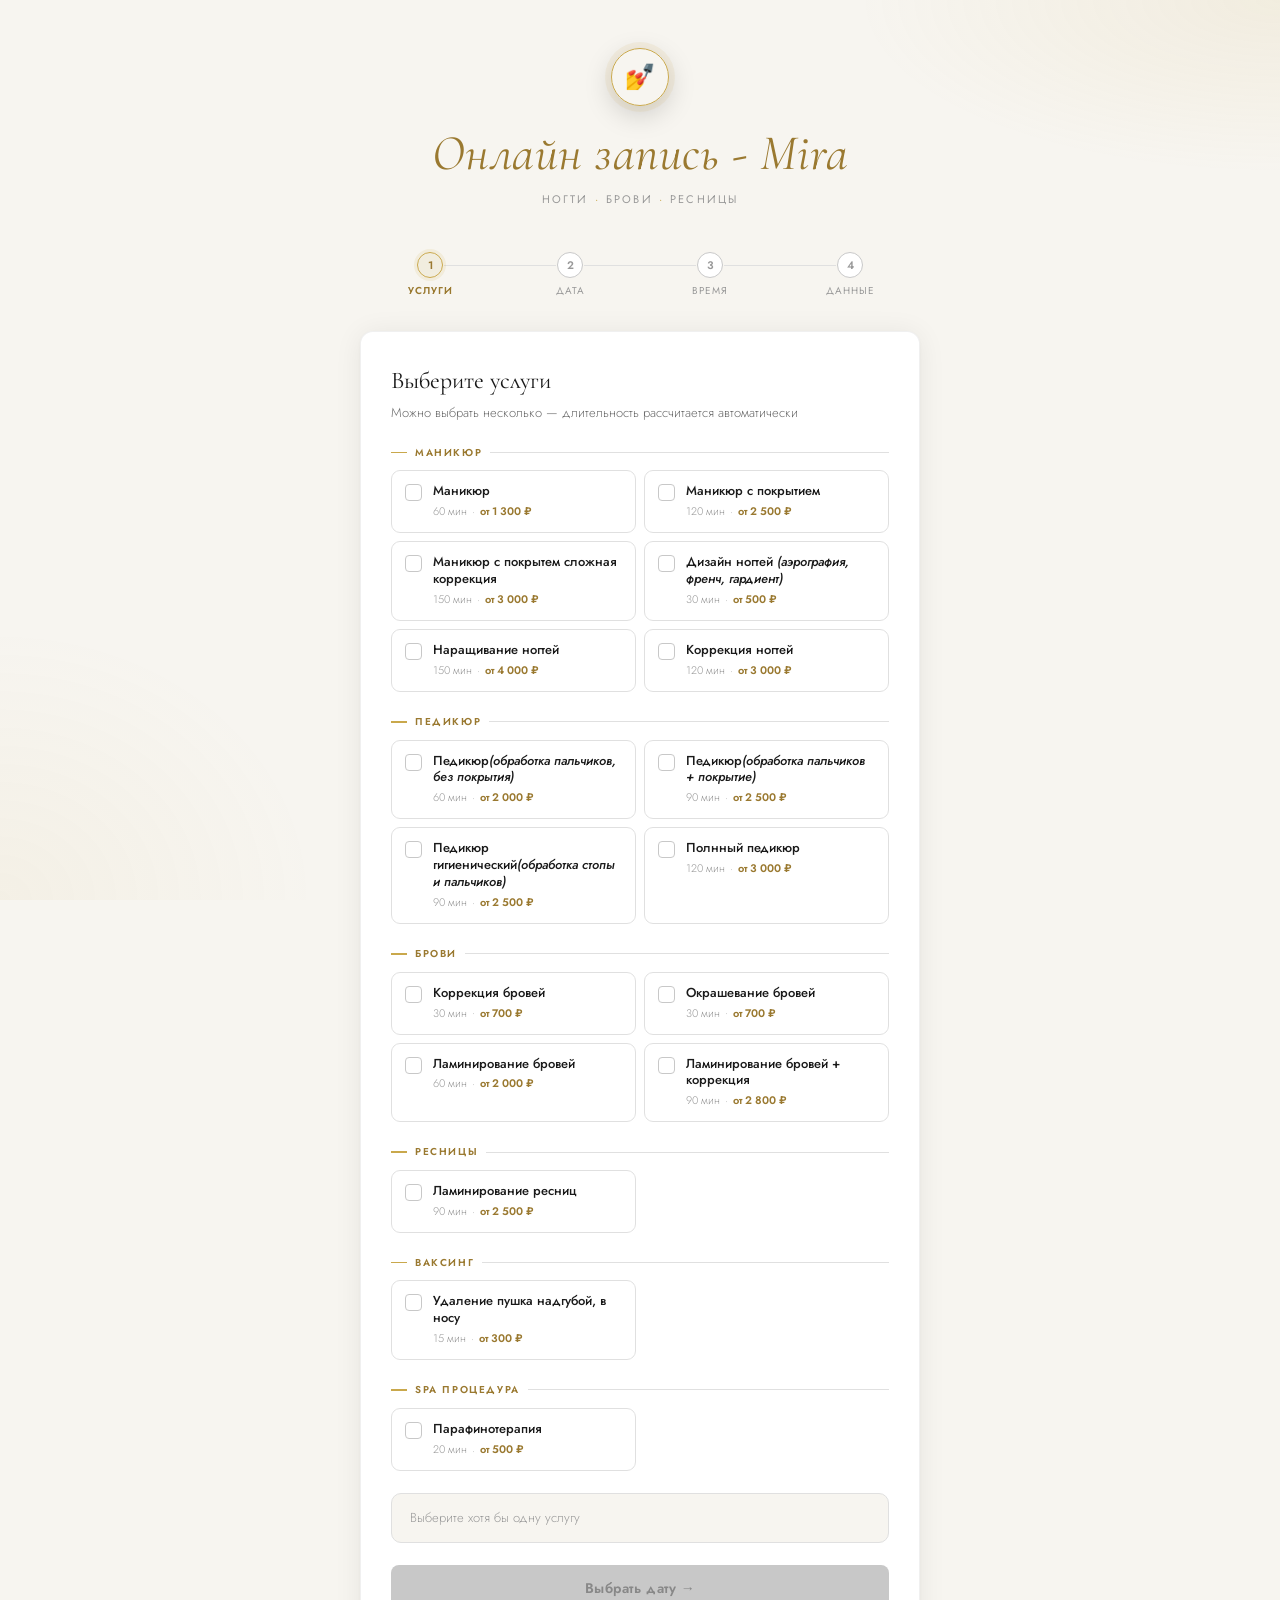
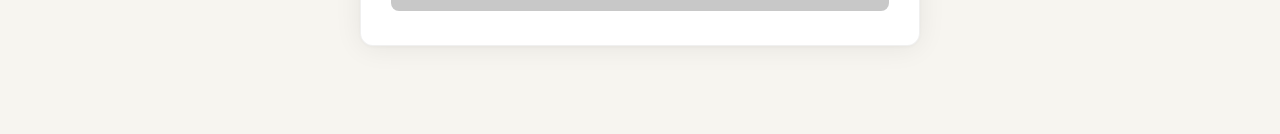
==== commit 39bf04b0: "erification in the search" ====
--- a/index.html
+++ b/index.html
@@ -3,7 +3,22 @@
   <head>
     <meta charset="UTF-8" />
     <meta name="viewport" content="width=device-width, initial-scale=1.0" />
-    <title>Mirapilit | Мира пилит</title>
+    <meta
+      name="google-site-verification"
+      content="DslQRgS-xhEb-UDt_5Ik-E19PzwQsEFVBBsaIt55GLQ"
+    />
+    <meta name="yandex-verification" content="919d7b6fe1efac85" />
+
+    <title>МираПилит - Маникюр и педикюр в Санкт-Петербурге</title>
+
+    <meta
+      name="description"
+      content="Онлайн запись на маникюр и педикюр в Санкт-Петербурге. Удобное бронирование времени через сайт."
+    />
+    <meta name="robots" content="index, follow" />
+    <meta charset="UTF-8" />
+    <meta name="viewport" content="width=device-width, initial-scale=1" />
+
     <link rel="preconnect" href="https://fonts.googleapis.com" />
     <link
       href="https://fonts.googleapis.com/css2?family=Cormorant+Garamond:ital,wght@0,300;0,400;0,600;1,300;1,400&family=Jost:wght@300;400;500;600&display=swap"
@@ -206,7 +221,7 @@
                 <div class="svc-check-box">✓</div>
                 <div class="svc-text">
                   <div class="svc-name">
-                    Педикюр<em>(обработка пальчиков, без покрытие)</em>
+                    Педикюр<em>(обработка пальчиков, без покрытия)</em>
                   </div>
                   <div class="svc-meta">
                     <span class="svc-dur">60 мин</span
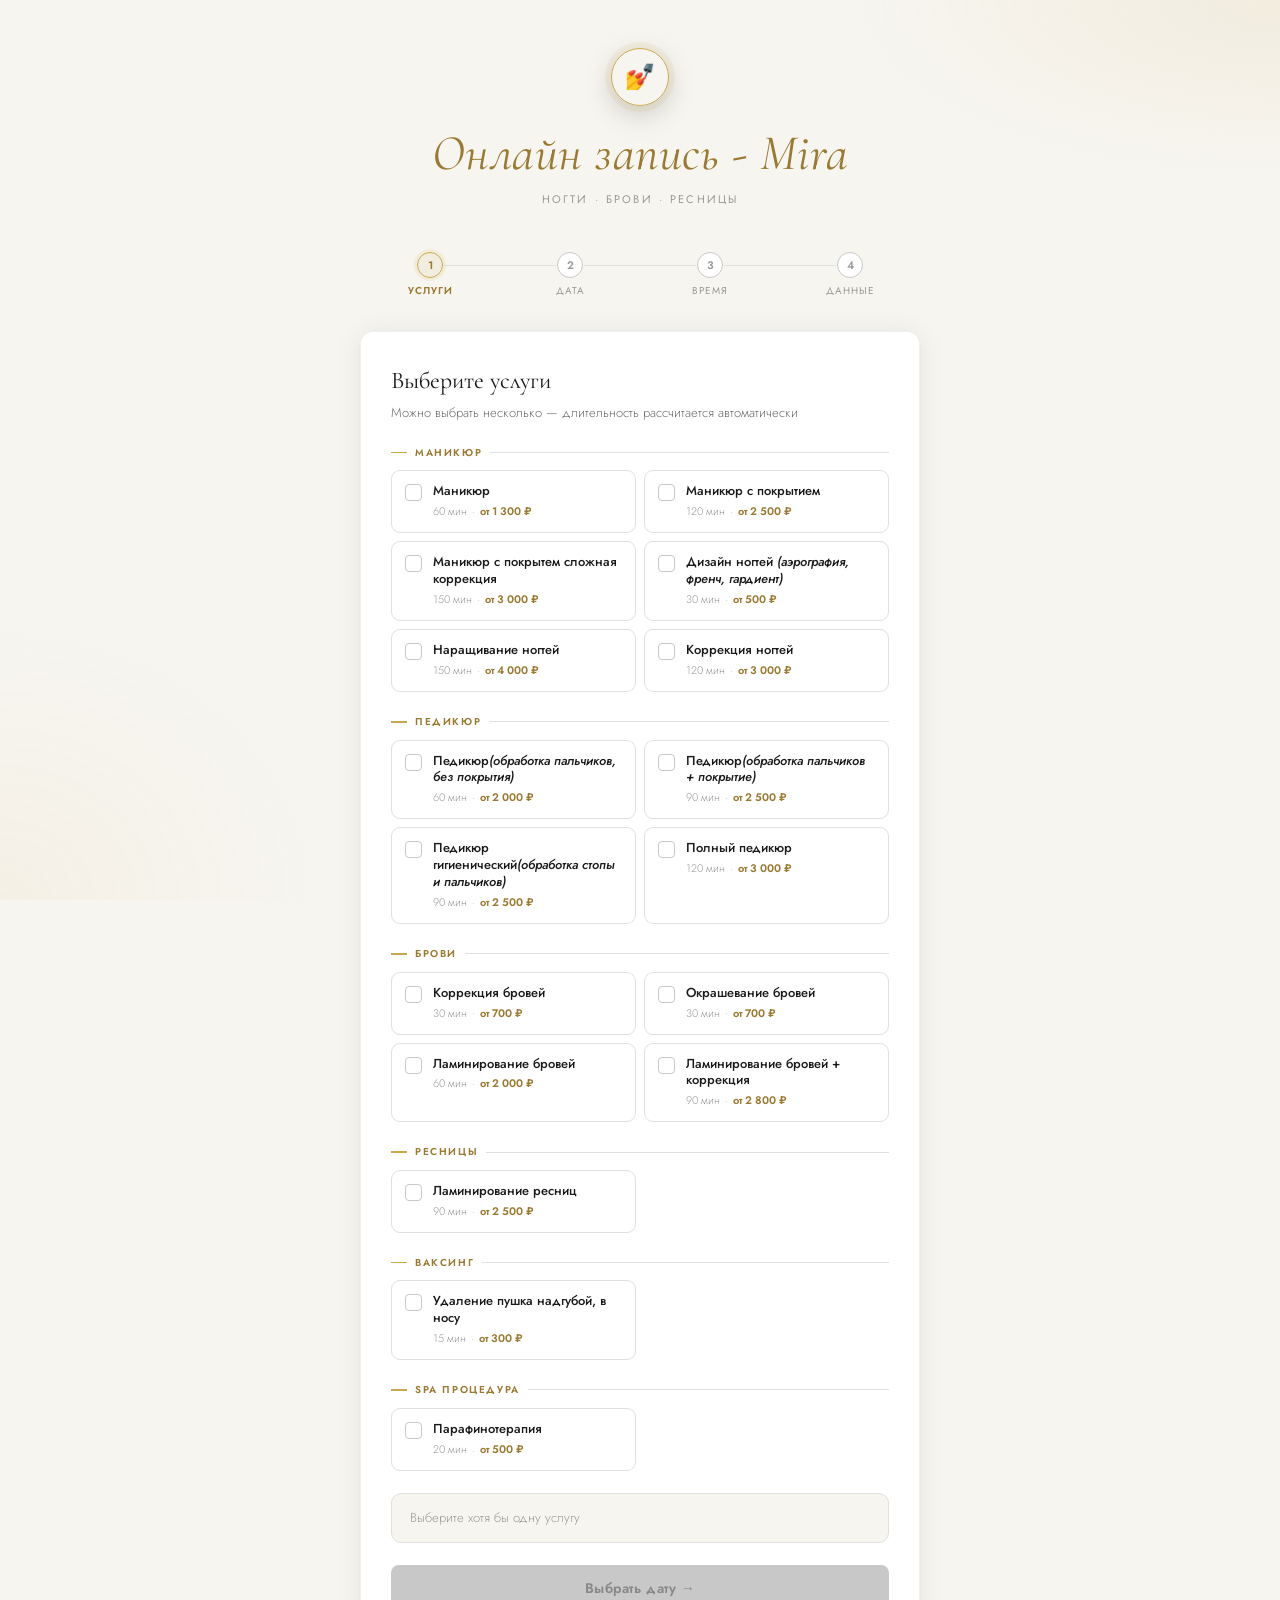
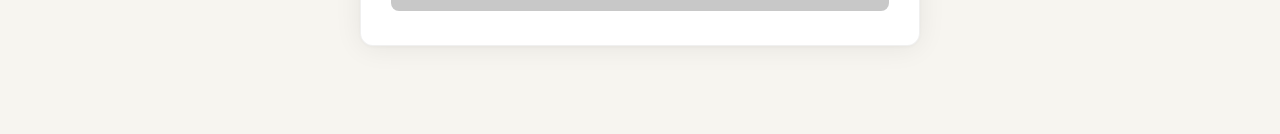
==== commit 300b206d: "meta property" ====
--- a/index.html
+++ b/index.html
@@ -9,11 +9,14 @@
     />
     <meta name="yandex-verification" content="919d7b6fe1efac85" />
 
-    <title>МираПилит - Маникюр и педикюр в Санкт-Петербурге</title>
+    <title>
+      МираПилит (MiraPilit) — Маникюр и педикюр в Санкт-Петербурге.Олайн запись
+      на маникюр и педикюр
+    </title>
 
     <meta
       name="description"
-      content="Онлайн запись на маникюр и педикюр в Санкт-Петербурге. Удобное бронирование времени через сайт."
+      content="МираПилит (MiraPilit) — онлайн запись на маникюр, педикюр и услуги красоты в Санкт-Петербурге."
     />
     <meta name="robots" content="index, follow" />
     <meta charset="UTF-8" />
@@ -23,6 +26,14 @@
     <link
       href="https://fonts.googleapis.com/css2?family=Cormorant+Garamond:ital,wght@0,300;0,400;0,600;1,300;1,400&family=Jost:wght@300;400;500;600&display=swap"
       rel="stylesheet"
+    />
+    <meta property="og:title" content="МираПилит" />
+    <meta property="og:type" content="website" />
+    <meta property="og:url" content="https://mirapilit.spb.ru" />
+    <meta property="og:image" content="https://mirapilit.spb.ru/preview.jpg" />
+    <meta
+      property="og:description"
+      content="Онлайн запись на маникюр и педикюр"
     />
 
     <link rel="stylesheet" href="/src/style.css" />
@@ -288,7 +299,7 @@
               <div class="svc-tile">
                 <div class="svc-check-box">✓</div>
                 <div class="svc-text">
-                  <div class="svc-name">Полнный педикюр</div>
+                  <div class="svc-name">Полный педикюр</div>
                   <div class="svc-meta">
                     <span class="svc-dur">120 мин</span
                     ><span class="svc-sep">·</span
